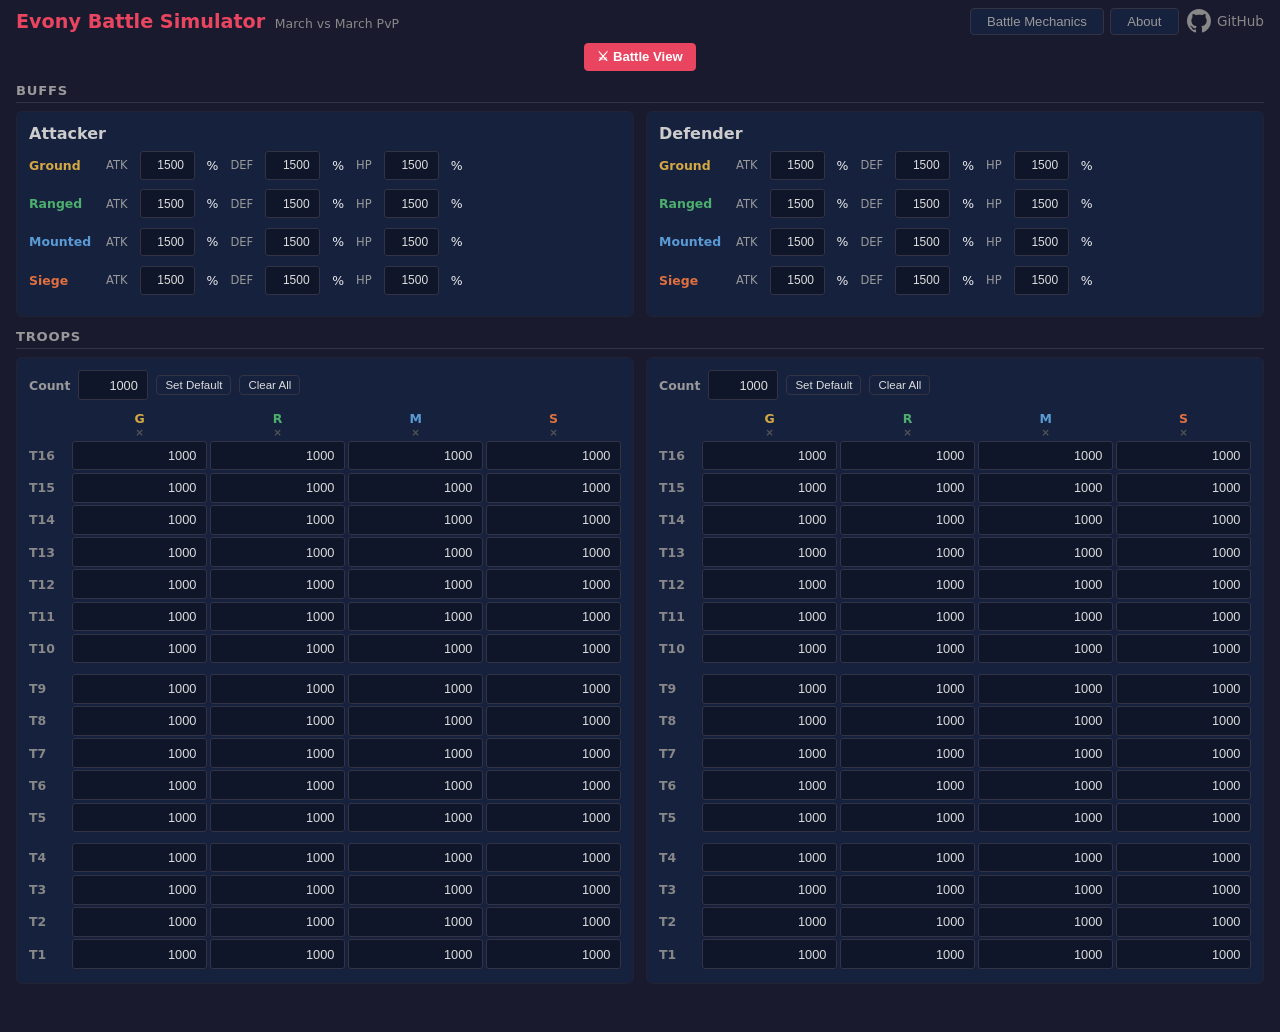
==== index.html @ fc863cde "Add per-type clear button (×) to troop grid column headers" ====
<!DOCTYPE html>
<html lang="en">
<head>
    <meta charset="UTF-8">
    <meta name="viewport" content="width=device-width, initial-scale=1.0">
    <title>Evony Battle Simulator — PvP March vs March Combat Simulator</title>
    <meta name="description" content="Free browser-based Evony battle simulator. Model march-vs-march PvP combat with troop types T1-T16, buff percentages, spatial battlefield, and step-by-step playback. No downloads required.">
    <meta name="keywords" content="Evony, battle simulator, PvP, march vs march, troop calculator, Evony The King's Return, combat simulator, battle mechanics">
    <meta name="author" content="slowmock-a11y">
    <meta property="og:title" content="Evony Battle Simulator — PvP March vs March Combat Simulator">
    <meta property="og:description" content="Free browser-based Evony battle simulator. Model march-vs-march PvP combat with troop types T1-T16, buff percentages, spatial battlefield, and step-by-step playback.">
    <meta property="og:type" content="website">
    <meta property="og:url" content="https://slowmock-a11y.github.io/evony-battle-simulator/">
    <meta property="og:image" content="https://slowmock-a11y.github.io/evony-battle-simulator/screenshot.png">
    <meta name="twitter:card" content="summary_large_image">
    <meta name="twitter:title" content="Evony Battle Simulator — PvP Combat Simulator">
    <meta name="twitter:description" content="Free browser-based Evony battle simulator. Model march-vs-march PvP combat with spatial battlefield and step-by-step playback.">
    <meta name="twitter:image" content="https://slowmock-a11y.github.io/evony-battle-simulator/screenshot.png">
    <link rel="canonical" href="https://slowmock-a11y.github.io/evony-battle-simulator/">
    <link rel="manifest" href="manifest.json">
    <script type="application/ld+json">
    {
      "@context": "https://schema.org",
      "@type": "WebApplication",
      "name": "Evony Battle Simulator",
      "description": "Free browser-based Evony battle simulator. Model march-vs-march PvP combat with troop types T1-T16, buff percentages, spatial battlefield, and step-by-step playback.",
      "url": "https://slowmock-a11y.github.io/evony-battle-simulator/",
      "applicationCategory": "GameApplication",
      "operatingSystem": "Any",
      "browserRequirements": "Requires a modern browser with JavaScript enabled",
      "isAccessibleForFree": true,
      "offers": {
        "@type": "Offer",
        "price": "0",
        "priceCurrency": "USD"
      }
    }
    </script>
    <link rel="stylesheet" href="css/style.css?v=d400cf6">
</head>
<body>
    <header>
        <div class="header-left">
            <h1>Evony Battle Simulator</h1>
            <p class="subtitle">March vs March PvP</p>
        </div>
        <div class="header-right">
            <nav class="view-tabs">
                <button class="view-tab" data-view="mechanics">Battle Mechanics</button>
                <button class="view-tab" data-view="about">About</button>
            </nav>
            <a href="https://github.com/slowmock-a11y/evony-battle-simulator" target="_blank" class="github-link" title="View on GitHub">
                <svg height="24" width="24" viewBox="0 0 16 16" fill="currentColor"><path d="M8 0C3.58 0 0 3.58 0 8c0 3.54 2.29 6.53 5.47 7.59.4.07.55-.17.55-.38 0-.19-.01-.82-.01-1.49-2.01.37-2.53-.49-2.69-.94-.09-.23-.48-.94-.82-1.13-.28-.15-.68-.52-.01-.53.63-.01 1.08.58 1.23.82.72 1.21 1.87.87 2.33.66.07-.52.28-.87.51-1.07-1.78-.2-3.64-.89-3.64-3.95 0-.87.31-1.59.82-2.15-.08-.2-.36-1.02.08-2.12 0 0 .67-.21 2.2.82.64-.18 1.32-.27 2-.27s1.36.09 2 .27c1.53-1.04 2.2-.82 2.2-.82.44 1.1.16 1.92.08 2.12.51.56.82 1.27.82 2.15 0 3.07-1.87 3.75-3.65 3.95.29.25.54.73.54 1.48 0 1.07-.01 1.93-.01 2.2 0 .21.15.46.55.38A8.01 8.01 0 0016 8c0-4.42-3.58-8-8-8z"/></svg>
                GitHub
            </a>
        </div>
    </header>

    <main>
        <div id="view-simulator">
        <div class="battle-view-btn-row">
            <button id="btn-battle-view" class="btn btn-primary">&#9876; Battle View</button>
        </div>

        <section class="army-setup">
            <h3 class="section-divider">Buffs</h3>
            <div class="army-row">
                <div class="army-col army-panel">
                    <h2>Attacker</h2>
                    <div class="buff-section" data-for="attacker-panel"></div>
                </div>
                <div class="army-col army-panel">
                    <h2>Defender</h2>
                    <div class="buff-section" data-for="defender-panel"></div>
                </div>
            </div>

            <h3 class="section-divider">Troops</h3>
            <div class="army-row">
                <div class="army-col army-panel">
                    <div class="troop-grid" data-for="attacker-panel"></div>
                </div>
                <div class="army-col army-panel">
                    <div class="troop-grid" data-for="defender-panel"></div>
                </div>
            </div>
        </section>

        <section class="controls-bar">
            <div class="playback-buttons">
                <button id="btn-step" class="btn">&#9654; Step</button>
                <button id="btn-round" class="btn">&#9654;&#9654; Round</button>
                <button id="btn-full" class="btn">&#9654;&#9654;&#9654; Full Battle</button>
            </div>
            <div class="speed-control">
                <label>Speed:</label>
                <input type="range" id="speed-slider" min="50" max="1000" value="200" step="50" />
                <span id="speed-label">200ms</span>
                <label>Max Rounds:</label>
                <input type="number" id="max-rounds" min="1" max="1000" value="100" style="width:60px" />
                <button id="btn-reset" class="btn btn-danger">&#8634; Reset</button>
            </div>
        </section>

        <section class="phase-indicator" id="phase-indicator">
            <span class="round-label" id="round-label">Round 1</span>
            <span class="phase-dot" data-phase="SIEGE">Siege</span>
            <span class="phase-dot" data-phase="RANGED">Ranged</span>
            <span class="phase-dot" data-phase="MOUNTED">Mounted</span>
            <span class="phase-dot" data-phase="GROUND">Ground</span>
        </section>

        <section class="battlefield-area">
            <div id="battlefield" class="battlefield"></div>
            <div id="attack-info" class="attack-info-panel">&nbsp;</div>
        </section>

        <section class="summary-bar" id="summary-bar"></section>

        <section class="bottom-panels">
            <div class="battle-log-panel">
                <div class="log-header">
                    <h3>Battle Log</h3>
                    <div class="log-filters">
                        <select id="log-filter-type">
                            <option value="">All Types</option>
                            <option value="SIEGE">Siege</option>
                            <option value="RANGED">Ranged</option>
                            <option value="MOUNTED">Mounted</option>
                            <option value="GROUND">Ground</option>
                        </select>
                        <select id="log-filter-round"><option value="">All Rounds</option></select>
                        <label><input type="checkbox" id="log-filter-att" checked /> ATT</label>
                        <label><input type="checkbox" id="log-filter-def" checked /> DEF</label>
                    </div>
                </div>
                <div id="battle-log" class="battle-log"></div>
            </div>
            <div class="comparison-panel" id="comparison-panel"></div>
        </section>
        </div><!-- /view-simulator -->

        <div id="view-about" class="info-page" style="display:none">
            <section class="info-content">
                <a href="#" class="back-link" data-view="simulator">&#8592; Back to Setup</a>
                <h2>About</h2>
                <blockquote style="border-left: 3px solid #5b9bd5; padding: 0.5rem 1rem; margin: 1rem 0; font-style: italic; color: #bbb;">
                    &ldquo;Evony &mdash; A war game full of adults acting like children throwing away tons of money to fill in that void of acceptance in their lives.&rdquo;
                    <footer style="margin-top: 0.5rem; font-style: normal; font-size: 0.85rem; color: #888;">
                        &mdash; <a href="https://youtu.be/V5wld-IB3j4?t=25" target="_blank" rel="noopener" style="color:#5b9bd5;">Derrick Defies</a>
                    </footer>
                </blockquote>
                <p class="info-lead">
                    The <strong>Evony Battle Simulator</strong> models march-vs-march PvP combat using community-researched battle mechanics.
                    Configure two armies, set buff percentages, and watch the engagement unfold step-by-step on a spatial battlefield.
                </p>
                <p class="info-lead" style="color:#e9a045;">
                    <strong>Work in progress:</strong> The battle mechanics are based on the best community research available,
                    but many facts are still unclear, missing, or approximated.
                    If you have corrections, better data, or suggestions, please
                    <a href="https://github.com/slowmock-a11y/evony-battle-simulator/issues" target="_blank" rel="noopener" style="color:#5b9bd5;">open an issue</a>,
                    <a href="https://github.com/slowmock-a11y/evony-battle-simulator/discussions" target="_blank" rel="noopener" style="color:#5b9bd5;">join the discussion</a>,
                    or submit a pull request &mdash; all contributions are welcome.
                </p>

                <h3>Key Features</h3>
                <ul class="info-list">
                    <li><strong>Army Configuration</strong> &mdash; Set troop counts per type and tier (T1&ndash;T16) for attacker and defender, with ATK/DEF/HP buff percentages per troop type.</li>
                    <li><strong>Step / Round / Full Playback</strong> &mdash; Advance the battle one attack at a time, one full round, or run to completion, with adjustable speed.</li>
                    <li><strong>Spatial Battlefield</strong> &mdash; A 1500-unit linear field with troop movement, range indicators, and attack arrows. (Field length is currently <a href="#" data-view="battlefield-investigation" style="color:#e9a045;">under investigation</a> &mdash; a competing hypothesis says field = max base range + 200.)</li>
                    <li><strong>Battle Log &amp; Summary</strong> &mdash; Filterable log of every attack event, plus a side-by-side loss comparison panel.</li>
                </ul>

                <h3>Not Yet Modeled</h3>
                <p>These real-game mechanics are excluded from the current simulator:</p>
                <ul class="info-list info-list-muted">
                    <li>Generals (base stats, ascending stars)</li>
                    <li>General Skills &amp; Specialties</li>
                    <li>Equipment on generals</li>
                    <li>Research / Technology buffs</li>
                    <li>Civilization &amp; Alliance buffs</li>
                    <li>Monarch Gear &amp; Sub-city buffs</li>
                    <li>Wounded / Killed ratio</li>
                    <li>Wall / Trap mechanics (city attacks only)</li>
                    <li>Rally mechanics (multi-march)</li>
                </ul>

                <h3>Links</h3>
                <ul class="info-list">
                    <li><a href="https://github.com/slowmock-a11y/evony-battle-simulator" target="_blank" rel="noopener" style="color:#5b9bd5;">GitHub Repository</a> &mdash; Source code, issues, and pull requests</li>
                    <li><a href="https://github.com/slowmock-a11y/evony-battle-simulator/discussions" target="_blank" rel="noopener" style="color:#5b9bd5;">Discussions</a> &mdash; Ask questions, share ideas, and discuss battle mechanics</li>
                </ul>
            </section>
        </div><!-- /view-about -->

        <div id="view-mechanics" class="info-page" style="display:none">
            <section class="info-content">
                <a href="#" class="back-link" data-view="simulator">&#8592; Back to Setup</a>
                <h2>Battle Mechanics Fact Sheet</h2>
                <p class="info-lead">
                    Reference for the simulation rules. Sources: community research, in-game observation,
                    and community sites listed below.
                </p>

                <!-- Troop Types -->
                <h3>Troop Types</h3>
                <p>Four troop types, each with tiers T1 through T16 (T16 unlocks at Workshop L45). Each type fills a distinct battlefield role:</p>
                <table class="info-table">
                    <thead>
                        <tr><th>Type</th><th>Role</th><th>Key Trait</th><th>Speed</th><th>Range</th></tr>
                    </thead>
                    <tbody>
                        <tr><td class="color-ground">Ground</td><td>Tank</td><td>Highest DEF (~3&times; ATK), highest HP (~6&times; ATK)</td><td>350</td><td>50</td></tr>
                        <tr><td class="color-ranged">Ranged</td><td>Balanced</td><td>ATK &asymp; DEF, moderate HP (~2&times; ATK)</td><td>100</td><td>500</td></tr>
                        <tr><td class="color-mounted">Mounted</td><td>Striker</td><td>Highest ATK, fastest unit in the game</td><td>300</td><td>50</td></tr>
                        <tr><td class="color-siege">Siege</td><td>Glass Cannon</td><td>Lowest stats overall, extreme range</td><td>75 (T1&ndash;T15), 76 (T16)</td><td>900&ndash;1400</td></tr>
                    </tbody>
                </table>
                <p>Speed and range are constant across all tiers for a given type. Only ATK, DEF, and HP scale with tier. Siege has two exceptions &mdash; its range increases in tier brackets (T1&ndash;T4: 900, T5&ndash;T8: 1000, T9&ndash;T10: 1100, T11&ndash;T12: 1200, T13&ndash;T16: 1400), and its speed steps from 75 to 76 at T16. Values use actual game-DB data (UI displays inflated numbers).</p>
                <p class="info-note">Notable: Siege ATK = Siege HP at every tier T1&ndash;T15. Exception at T16: ATK 4,440 &ne; HP 4,400. Ground HP is roughly 6&times; its ATK at every tier.</p>
                <p class="info-section-refs">
                    Sources:
                    <a href="https://theriagames.com/guide/troop-base-stats/" target="_blank" rel="noopener">Theria Games &mdash; Troop Base Stats</a> &bull;
                    <a href="https://evonyguidewiki.com/en/troop-type-en/" target="_blank" rel="noopener">Evony Guide Wiki &mdash; Troop Types</a>
                </p>

                <!-- Phase Order -->
                <h3>Phase Order (Attack Sequence)</h3>
                <p>Each round is divided into four phases. Troops attack sequentially by actual speed (fastest first). When speeds tie, the defender acts first:</p>
                <table class="info-table">
                    <thead>
                        <tr><th>Phase</th><th>Type</th><th>Speed</th><th>Rationale</th></tr>
                    </thead>
                    <tbody>
                        <tr><td>1</td><td class="color-ground">Ground</td><td>350</td><td>Fastest actual speed</td></tr>
                        <tr><td>2</td><td class="color-mounted">Mounted</td><td>300</td><td>Second fastest</td></tr>
                        <tr><td>3</td><td class="color-ranged">Ranged</td><td>100</td><td>Third</td></tr>
                        <tr><td>4</td><td class="color-siege">Siege</td><td>75</td><td>Slowest</td></tr>
                    </tbody>
                </table>
                <p><strong>Within each phase:</strong> The troop taking its turn strikes first; the target's <em>surviving</em> troops counter-strike after. Counter-strikes are range-gated &mdash; a troop can only counter-strike if the attacker is within its own actual range (e.g. Ground and Mounted at range 50 cannot counter-strike Ranged or Siege firing from farther away).</p>
                <p><strong>Within a side (same type, multiple tiers):</strong> Higher tiers attack before lower tiers, dealing damage with better stats first.</p>
                <p class="info-section-refs">
                    Sources:
                    <a href="https://www.evonytips.com/index/strategy/how-the-battles-work-battle-mechanics" target="_blank" rel="noopener">EvonyTips &mdash; How Battles Work</a> &bull;
                    <a href="https://www.server806.com/post/battle-mechanics" target="_blank" rel="noopener">Server 806 &mdash; Battle Mechanics</a>
                </p>

                <!-- Battlefield & Movement -->
                <h3>Battlefield &amp; Movement</h3>
                <p>Linear battlefield. Attacker starts at position 0, defender at the far end. Each troop type has its own independent position (8 positions total: 4 per side).</p>
                <p style="color:#e9a045;"><strong>Field length is disputed.</strong> The simulator currently assumes a fixed length of <strong>1,500 units</strong>, but this value has no primary game-database citation. A competing community formula proposes a dynamic field: <code>max(base range of any troop type present) + 200</code>, which would range from 250 (pure melee) to 1,600 (with T13+ Siege present). The two hypotheses are mutually exclusive &mdash; no troop composition yields exactly 1,500 under the dynamic formula. Until an in-game test resolves this, the 1,500 value should be treated as provisional. See the <a href="#" data-view="battlefield-investigation" style="color:#5b9bd5;">battlefield-length investigation page</a> for the two hypotheses, the differential test protocol, and how to share your findings.</p>
                <div class="info-diagram">
                    Attacker (0) &mdash;&mdash;&mdash;&mdash;&mdash; 1,500 units* &mdash;&mdash;&mdash;&mdash;&mdash; Defender (1500)<br>
                    <span style="font-size:0.8rem;color:#888;">*provisional &mdash; see disputed-field note above</span>
                </div>
                <p>Each round, <strong>before</strong> attacking, each troop type evaluates movement:</p>
                <ul class="info-list">
                    <li><strong>Check:</strong> Is any enemy unit within range from current position?</li>
                    <li><strong>Yes &rarr; Hold.</strong> Stay at current position and fire at the highest-priority target in range.</li>
                    <li><strong>No &rarr; Advance.</strong> Move forward by <em>speed</em> units toward the enemy. Fire if a target is now in range.</li>
                </ul>
                <p><strong>Key rules:</strong></p>
                <ul class="info-list">
                    <li><strong>Speed = distance per round.</strong> Ground moves 350 units/round, Mounted 300, Ranged 100, Siege 75.</li>
                    <li><strong>Direction is always forward.</strong> Troops never reverse or retreat.</li>
                    <li><strong>Minimum-distance movement:</strong> Troops move only the minimum distance needed to bring the highest-priority target into actual range. They don't blindly advance full speed.</li>
                    <li><strong>Effective range = speed + range:</strong> Determines detection distance for movement decisions, not firing distance.</li>
                    <li><strong>Hold triggers on any enemy in range</strong>, not just the priority target.</li>
                    <li><strong>Melee collision:</strong> When opposing troops would pass through each other, they stop at melee range (50 units apart).</li>
                    <li><strong>Engagement lock:</strong> Once attacking a target type, troops stay locked on until that type is eliminated or a higher-priority type enters effective range.</li>
                </ul>
                <p><strong>Typical engagement timeline (assuming the provisional 1,500-unit field, both sides identical):</strong></p>
                <ul class="info-list info-list-muted">
                    <li>Round 1: Siege detects approaching troops. Ground/Mounted advance.</li>
                    <li>Round 2: Mounted pairs close to melee near midfield.</li>
                    <li>Round 3: Ground pairs lock in melee.</li>
                    <li>Round ~5: Ranged reach engagement range.</li>
                </ul>
                <p class="info-note">Timeline reflects the 1,500-unit assumption. Under the competing dynamic-field hypothesis, matchups without T13+ Siege would collapse the cascade substantially &mdash; e.g. Ranged pairs could engage as early as Round 1 on a 700-unit field. All other values use actual game-DB data (UI displays inflated numbers for some stats).</p>
                <p class="info-section-refs">
                    Sources:
                    <a href="https://www.evonytips.com/index/strategy/how-the-battles-work-battle-mechanics" target="_blank" rel="noopener">EvonyTips &mdash; How Battles Work</a> &bull;
                    <a href="https://theriagames.com/guide/layers/" target="_blank" rel="noopener">Theria Games &mdash; Layers Guide</a>
                </p>

                <!-- Targeting Priority -->
                <h3>Targeting Priority</h3>
                <p>Each troop type has a fixed priority chain determining <strong>who</strong> it attacks. If the #1 target is dead or out of range, it falls through to #2, then #3, etc.</p>
                <table class="info-table">
                    <thead>
                        <tr><th>Attacker &#x2193; / Target &rarr;</th><th class="color-siege">Siege</th><th class="color-ranged">Ranged</th><th class="color-mounted">Mounted</th><th class="color-ground">Ground</th></tr>
                    </thead>
                    <tbody>
                        <tr><td class="color-siege"><strong>Siege</strong></td><td>1</td><td>2</td><td>4</td><td>3</td></tr>
                        <tr><td class="color-ranged"><strong>Ranged</strong></td><td>4</td><td>2</td><td>1</td><td>3</td></tr>
                        <tr><td class="color-mounted"><strong>Mounted</strong></td><td>2</td><td>4</td><td>3</td><td>1</td></tr>
                        <tr><td class="color-ground"><strong>Ground</strong></td><td>2</td><td>1</td><td>4</td><td>3</td></tr>
                    </tbody>
                </table>
                <div class="info-chains">
                    <span class="color-siege">Siege</span> &rarr; Siege, Ranged, Ground, Mounted<br>
                    <span class="color-ranged">Ranged</span> &rarr; Mounted, Ranged, Ground, Siege<br>
                    <span class="color-mounted">Mounted</span> &rarr; Ground, Siege, Mounted, Ranged<br>
                    <span class="color-ground">Ground</span> &rarr; Ranged, Siege, Ground, Mounted
                </div>
                <p><strong>Within a priority level</strong> (e.g. multiple tiers of the same type): the highest tier is targeted first, then the largest troop count.</p>
                <p class="info-section-refs">
                    Sources:
                    <a href="https://www.evonyanswers.com/forum/evony-battle-mechanics/in-battle-mechanics-for-ground-troops" target="_blank" rel="noopener">Evony Answers &mdash; Ground</a> &bull;
                    <a href="https://www.evonyanswers.com/forum/evony-battle-mechanics/in-battle-mechanics-for-ranged-troops" target="_blank" rel="noopener">Ranged</a> &bull;
                    <a href="https://www.evonyanswers.com/forum/evony-battle-mechanics/in-battle-mechanics-for-mounted-troops" target="_blank" rel="noopener">Mounted</a> &bull;
                    <a href="https://www.evonyanswers.com/forum/evony-battle-mechanics/in-battle-mechanics-for-siege-troops" target="_blank" rel="noopener">Siege</a>
                </p>

                <!-- Damage Formula -->
                <h3>Damage Formula</h3>
                <div class="info-formula">
                    damage = troopCount &times; ATK &times; modifier &times; ATK / (ATK + DEF)<br>
                    kills &nbsp;= floor(damage / target_HP)
                </div>
                <ul class="info-list">
                    <li><strong>troopCount</strong> &mdash; surviving count of the attacking layer</li>
                    <li><strong>ATK</strong> &mdash; per-troop attack stat of the attacker (base &times; (1 + buff%))</li>
                    <li><strong>DEF</strong> &mdash; per-troop defense stat of the target (base &times; (1 + buff%))</li>
                    <li><strong>modifier</strong> &mdash; type matchup multiplier (see below)</li>
                    <li><strong>target_HP</strong> &mdash; per-troop HP of the target (base &times; (1 + buff%))</li>
                </ul>
                <p>The <code>ATK/(ATK+DEF)</code> ratio ensures damage is always &gt; 0 (no zero-damage edge cases), and high DEF reduces damage proportionally rather than by flat subtraction. The ratio is always between 0 and 1.</p>
                <p class="info-note">Buff percentages are additive: a 50% ATK buff on a T14 Mounted (base 6670 ATK) yields 6670 &times; 1.50 = 10,005 effective ATK.</p>
                <p class="info-section-refs">
                    Sources:
                    <a href="https://evonyguidewiki.com/en/monster-battle-mechanics-en/" target="_blank" rel="noopener">Evony Guide Wiki &mdash; Battle Mechanics</a> &bull;
                    <a href="https://evonyguidewiki.com/en/buff_debuff_basic_guide-en/" target="_blank" rel="noopener">Evony Guide Wiki &mdash; Buff/Debuff Guide</a>
                </p>

                <!-- Damage Multipliers -->
                <h3>Damage Multipliers</h3>
                <p>Tier-dependent 4&times;4 coefficient matrices. The counter triangle gives bonuses <em>and</em> reverse penalties. Siege is offensively weak against everything. Two cells change at T11+.</p>
                <h4>T1&ndash;T10</h4>
                <table class="info-table">
                    <thead>
                        <tr><th>Attacker &darr; \ Target &rarr;</th><th><span class="color-ground">Ground</span></th><th><span class="color-ranged">Ranged</span></th><th><span class="color-mounted">Mounted</span></th><th><span class="color-siege">Siege</span></th></tr>
                    </thead>
                    <tbody>
                        <tr><td><span class="color-ground">Ground</span></td><td>1.0&times;</td><td>1.2&times;</td><td>0.7&times;</td><td>1.1&times;</td></tr>
                        <tr><td><span class="color-ranged">Ranged</span></td><td>0.8&times;</td><td>1.0&times;</td><td>1.2&times;</td><td>1.1&times;</td></tr>
                        <tr><td><span class="color-mounted">Mounted</span></td><td>1.2&times;</td><td>0.8&times;</td><td>1.0&times;</td><td>0.9&times;</td></tr>
                        <tr><td><span class="color-siege">Siege</span></td><td>0.35&times;</td><td>0.4&times;</td><td>0.3&times;</td><td>0.5&times;</td></tr>
                    </tbody>
                </table>
                <h4>T11&ndash;T16</h4>
                <table class="info-table">
                    <thead>
                        <tr><th>Attacker &darr; \ Target &rarr;</th><th><span class="color-ground">Ground</span></th><th><span class="color-ranged">Ranged</span></th><th><span class="color-mounted">Mounted</span></th><th><span class="color-siege">Siege</span></th></tr>
                    </thead>
                    <tbody>
                        <tr><td><span class="color-ground">Ground</span></td><td>1.0&times;</td><td>1.2&times;</td><td>0.7&times;</td><td>1.1&times;</td></tr>
                        <tr><td><span class="color-ranged">Ranged</span></td><td>0.8&times;</td><td>1.0&times;</td><td>1.2&times;</td><td>1.1&times;</td></tr>
                        <tr><td><span class="color-mounted">Mounted</span></td><td>1.2&times;</td><td>0.8&times;</td><td>1.0&times;</td><td><strong>1.1&times;</strong></td></tr>
                        <tr><td><span class="color-siege">Siege</span></td><td>0.35&times;</td><td>0.4&times;</td><td>0.3&times;</td><td><strong>0.6&times;</strong></td></tr>
                    </tbody>
                </table>
                <div class="info-diagram">
                    Ranged &mdash;1.2&times;&rarr; Mounted &mdash;1.2&times;&rarr; Ground &mdash;1.2&times;&rarr; Ranged<br>
                    (reverse: 0.8&times; / 0.7&times; / 0.8&times;)
                </div>
                <p class="info-section-refs">
                    Sources:
                    <a href="https://www.server806.com/post/battle-mechanics" target="_blank" rel="noopener">Server 806 &mdash; Battle Mechanics</a> &bull;
                    <a href="https://topgamesinc.zendesk.com/hc/en-us/articles/360047535191-About-Evony-Battle-Mechanics" target="_blank" rel="noopener">Top Games (Official) &mdash; Battle Mechanics</a>
                </p>

                <!-- Battle End -->
                <h3>Battle End Condition</h3>
                <p>The battle ends when one side has <strong>zero troops remaining</strong>. The surviving side is declared the winner.</p>
                <p class="info-note">Whether field march-vs-march battles have a fixed round cap (community often cites 4 rounds for certain battle types) is unconfirmed for open-field PvP. This simulator runs until one side is eliminated.</p>

                <!-- Open Questions -->
                <h3>Open Questions</h3>
                <p>Mechanics where community evidence is inconclusive or contradictory:</p>
                <ul class="info-list">
                    <li><strong>Starting distance</strong> &mdash; Do all troop types start at the same distance from the enemy, or do they start at different positions based on their range? Visual evidence suggests troops may fan out by range, which would affect how quickly melee units engage.
                        <br><span class="info-note">Ref: <a href="https://youtu.be/V5wld-IB3j4?t=93" target="_blank" rel="noopener">YouTube &mdash; Battle formation analysis (1:33)</a></span>
                    </li>
                </ul>

                <!-- Not Yet Modeled -->
                <h3>Not Yet Modeled</h3>
                <p>These real-game mechanics are excluded from the current simulator:</p>
                <ul class="info-list info-list-muted">
                    <li>Generals (base stats, ascending stars, skills, specialties)</li>
                    <li>Equipment on generals</li>
                    <li>Research / Technology buffs</li>
                    <li>Civilization &amp; Alliance buffs</li>
                    <li>Monarch Gear &amp; Sub-city buffs</li>
                    <li>Wounded / Killed ratio (all losses are treated as kills)</li>
                    <li>Wall / Trap mechanics (city attacks only)</li>
                    <li>Rally mechanics (multi-march)</li>
                </ul>

                <!-- References -->
                <h3>References &amp; Resources</h3>
                <ul class="info-refs">
                    <li><a href="https://theriagames.com/evony-guides/" target="_blank" rel="noopener">Theria Games &mdash; Evony Guides Collection</a> (troop stats, layers, buffs, calculators)</li>
                    <li><a href="https://theriagames.com/guide/troop-base-stats/" target="_blank" rel="noopener">Theria Games &mdash; Troop Base Stats</a> (complete T1&ndash;T16 stat tables)</li>
                    <li><a href="https://evonyguidewiki.com/en/index-en/" target="_blank" rel="noopener">Evony Guide Wiki</a> (generals, troops, PvP tips, boss mechanics, calculators)</li>
                    <li><a href="https://www.evonytips.com/index/strategy/how-the-battles-work-battle-mechanics" target="_blank" rel="noopener">EvonyTips &mdash; How Battles Work</a> (round structure, movement, attack sequence)</li>
                    <li><a href="https://www.evonyanswers.com/forum/evony-battle-mechanics/" target="_blank" rel="noopener">Evony Answers &mdash; Battle Mechanics Forum</a> (per-troop-type targeting &amp; damage coefficients)</li>
                    <li><a href="https://www.server806.com/post/battle-mechanics" target="_blank" rel="noopener">Server 806 &mdash; Battle Mechanics</a> (battlefield length, counter triangle, range/speed)</li>
                    <li><a href="https://topgamesinc.zendesk.com/hc/en-us/articles/360047535191-About-Evony-Battle-Mechanics" target="_blank" rel="noopener">Top Games (Official) &mdash; About Battle Mechanics</a> (developer statement on counters)</li>
                    <li><a href="https://www.evonytkrguide.com/guides/evony-tkr-guide-troop-layers-for-attack-defense" target="_blank" rel="noopener">Evony TKR Guide &mdash; Troop Layers</a> (practical layering for offense &amp; defense)</li>
                    <li><a href="https://evonyguidewiki.com/en/buff_debuff_basic_guide-en/" target="_blank" rel="noopener">Evony Guide Wiki &mdash; Buff/Debuff Guide</a> (how buffs modify the damage formula)</li>
                </ul>
                <p class="info-note">YouTube: Search for <strong>DerrickD</strong> (damage formula reverse-engineering), <strong>TheRiaGames</strong> (stat tables &amp; layering), and <strong>Gamer Momment</strong> (PvP battle reports) for video explanations of these mechanics.</p>
                <p class="info-section-refs" style="margin-top: 1rem;">
                    This simulator is open source:
                    <a href="https://github.com/slowmock-a11y/evony-battle-simulator" target="_blank" rel="noopener">github.com/slowmock-a11y/evony-battle-simulator</a>
                </p>
            </section>
        </div><!-- /view-mechanics -->

        <div id="view-battlefield-investigation" class="info-page" style="display:none">
            <section class="info-content">
                <a href="#" class="back-link" data-view="mechanics">&#8592; Back to Battle Mechanics</a>
                <h2>Battlefield Length &mdash; Open Investigation</h2>
                <p class="info-lead">
                    This page documents an <strong>unresolved factual uncertainty</strong> in the simulator: the length of the battlefield.
                    The simulator currently uses a fixed value of <strong>1,500 units</strong>, but that value is disputed.
                    Until an in-game test resolves the question, simulated outcomes for matchups where engagement timing matters may be systematically off.
                </p>
                <p class="info-lead" style="color:#e9a045;">
                    <strong>Status (2026-04-17):</strong> open question, confidence LOW. Test protocol defined, awaiting in-game runs.
                </p>

                <h3>Why this matters</h3>
                <p>
                    Battlefield length determines how many rounds of movement each troop type needs before it can fire.
                    A longer field means slower or shorter-range types spend more rounds being shot at before they close to melee.
                    That changes survivor counts in every asymmetric matchup.
                </p>
                <p>
                    The simulator hard-codes <code>BATTLEFIELD_LENGTH = 1500</code> in both <code>js/battle-engine.js</code> and <code>js/battlefield.js</code>.
                    The mechanics fact sheet previously labeled 1500 as &ldquo;confirmed,&rdquo; but that label traces to a single community source chain
                    (<a href="https://www.evonyanswers.com" target="_blank" rel="noopener" style="color:#5b9bd5;">evonyanswers.com</a>
                    citing <a href="https://www.youtube.com/@DerrickDefies" target="_blank" rel="noopener" style="color:#5b9bd5;">@DerrickDefies</a>) without a primary game-database reference.
                </p>

                <h3>The two hypotheses</h3>
                <p><strong>H1 &mdash; Fixed field:</strong></p>
                <div class="info-diagram">
                    BATTLEFIELD_LENGTH = 1500&nbsp;&nbsp;(constant, independent of composition)
                </div>
                <p><strong>H2 &mdash; Dynamic field on base range:</strong></p>
                <div class="info-diagram">
                    BATTLEFIELD_LENGTH = max(base_range(layer) for layer in all_layers_present) + 200
                </div>
                <p>
                    The H2 formula uses <strong>base</strong> range values (Ground 50, Mounted 50, Ranged 500, Siege 900&ndash;1400 by tier band).
                    Range-modifying buffs (research, skills, gear) are explicitly excluded from the formula.
                </p>
                <p>Under H2, field length is matchup-dependent:</p>
                <table class="info-table">
                    <thead>
                        <tr><th>Highest base range present</th><th>Field under H2</th></tr>
                    </thead>
                    <tbody>
                        <tr><td>Melee only (50)</td><td>250</td></tr>
                        <tr><td>+ Ranged (500)</td><td>700</td></tr>
                        <tr><td>+ Siege T1&ndash;T4 (900)</td><td>1,100</td></tr>
                        <tr><td>+ Siege T5&ndash;T8 (1,000)</td><td>1,200</td></tr>
                        <tr><td>+ Siege T9&ndash;T10 (1,100)</td><td>1,300</td></tr>
                        <tr><td>+ Siege T11&ndash;T12 (1,200)</td><td>1,400</td></tr>
                        <tr><td>+ Siege T13&ndash;T16 (1,400)</td><td>1,600</td></tr>
                    </tbody>
                </table>
                <p class="info-note">
                    Notable: no troop-tier combination yields exactly 1,500 under H2.
                    This means at least one of the two hypotheses must be wrong &mdash; they cannot both be correct.
                </p>

                <h3>Why a differential test instead of an absolute prediction</h3>
                <p>
                    In-game battle reports on this server expose <strong>only start counts and final survivor counts</strong> per layer.
                    There is no round counter, no timeline, no per-round damage log.
                    An absolute-prediction test (&ldquo;the sim says 743 Ranged survive; did reality match?&rdquo;) depends on matching every buff,
                    every coefficient, every tier stat exactly. Too brittle.
                </p>
                <p>
                    Instead, we use a <strong>differential test</strong>: run two in-game battles that differ by <strong>one ingredient</strong>,
                    where H1 and H2 disagree about whether that ingredient matters.
                    Buffs held constant between the two runs cancel out. Only the hypothesis-relevant variable drives the delta.
                </p>

                <h3>Test protocol &mdash; the siege-ingredient test</h3>
                <p><strong>Run A (baseline):</strong></p>
                <ul class="info-list">
                    <li>Attacker: 1000 Ranged T1</li>
                    <li>Defender: 1000 Ranged T1</li>
                    <li>Everything else: zero (no Ground, no Mounted, no Siege, no walls, no traps)</li>
                </ul>
                <p><strong>Run B (ingredient added):</strong></p>
                <ul class="info-list">
                    <li>Attacker: 1000 Ranged T1 <strong>+ 1 Siege T13</strong> (single unit, purely to stretch the field under H2)</li>
                    <li>Defender: 1000 Ranged T1 (unchanged)</li>
                    <li>Everything else: zero</li>
                </ul>
                <p>The Siege T13 unit is chosen because:</p>
                <ul class="info-list">
                    <li>Its base range (1,400) is the maximum in-game, so it maximises H2's field-length jump: <strong>700 &rarr; 1,600</strong>.</li>
                    <li>A count of 1 contributes negligibly to damage output (1 &times; 2,780 ATK &lt;&lt; 1000 &times; 130 &times; 0.29 Ranged mutual output), so its direct combat effect is below the noise floor.</li>
                    <li>T13 is more accessible than T14&ndash;T16 for most players; T14/T15/T16 would also work and are interchangeable from a range standpoint (all are 1,400).</li>
                </ul>

                <h3>Predicted outcomes</h3>
                <table class="info-table">
                    <thead>
                        <tr><th></th><th>H1: field = 1500</th><th>H2: field = max_base_range + 200</th></tr>
                    </thead>
                    <tbody>
                        <tr>
                            <td><strong>Run A</strong> (Ranged only)</td>
                            <td>Field 1500. Ranged fires starting round ~5, battle continues to exhaustion.</td>
                            <td>Field = 500+200 = 700. Ranged fires starting round 1. More firing rounds &rarr; much deeper mutual attrition.</td>
                        </tr>
                        <tr>
                            <td><strong>Run B</strong> (Ranged + 1 Siege T13)</td>
                            <td>Field 1500 (unchanged). Single siege unit is irrelevant. Essentially identical to Run A.</td>
                            <td>Field = 1400+200 = 1,600. Ranged now needs ~6 rounds to close. Fewer firing rounds &rarr; less attrition than Run A.</td>
                        </tr>
                        <tr>
                            <td><strong>&Delta; (B &minus; A) Ranged casualties</strong></td>
                            <td>&asymp; 0 (within RNG noise)</td>
                            <td>Clearly negative (Run B preserves more Ranged than Run A)</td>
                        </tr>
                    </tbody>
                </table>
                <p>
                    The adjudicating signal: <strong>does adding a single Siege T13 to one side of a pure-Ranged matchup change Ranged survivor counts?</strong>
                    H1 says no. H2 says yes, materially.
                </p>

                <h3>Controlling for buffs</h3>
                <p>Both A and B runs must use:</p>
                <ul class="info-list">
                    <li>The <strong>same general</strong> on both sides if possible (alliance partner uses the same level/skill configuration for both), OR the same two generals across runs (do not swap between A and B).</li>
                    <li><strong>No Range-affecting research, skills, gear, or sub-city tech active on either side.</strong> H2 is defined on base range; if Range is buffed, the field length under H2 is no longer cleanly predictable from the formula.</li>
                    <li>Preferably: low-tier general, no specialties activated, no monarch gear, no active spiritual beast / dragon bonuses. This minimises absolute-magnitude variance but is not strictly required as long as buffs are identical between runs.</li>
                </ul>
                <p>
                    <strong>ATK/DEF/HP buffs do not need to be zeroed.</strong> They scale both sides' firing output identically and therefore scale total casualties uniformly.
                    They do not interact with field length. As long as they are held constant between Run A and Run B, the differential signal is preserved.
                </p>

                <h3>Noise reduction</h3>
                <p>
                    A single battle pair (A, B) can be dominated by RNG, accidental asymmetry, or misconfiguration.
                    <strong>Run each scenario three times</strong> (three A battles, three B battles). Average the Ranged casualty count.
                </p>
                <ul class="info-list">
                    <li><strong>H1 prediction:</strong> |mean_B &minus; mean_A| / mean_A &lt; 2% (the single siege is negligible).</li>
                    <li><strong>H2 prediction:</strong> &Delta; on attacker and defender Ranged are both positive (more Ranged survive when siege is present) and at least one is &ge; 10% of mean_A.</li>
                </ul>

                <h3>Running the test &mdash; checklist</h3>
                <p><strong>1. Pre-test preparation</strong></p>
                <ul class="info-list">
                    <li>Identify every source of Range buff available on the server (research, general skills, specialties, gear, sub-city buffs, alliance tech, spiritual beast, dragon, civilisation bonus, monarch equipment) and confirm each can be disabled or is not currently active on the test account.</li>
                    <li>Recruit an alliance sparring partner willing to run six battles with identical setups. Confirm their general/buff configuration is available and will be held constant across runs.</li>
                    <li>Screenshot the general, skill activation state, and any visible buff panel on both accounts before the test begins. Store screenshots alongside the results.</li>
                </ul>
                <p><strong>2. Run A &mdash; baseline, three repetitions</strong></p>
                <ul class="info-list info-list-muted">
                    <li>A1: 1000 Ranged T1 attacker vs 1000 Ranged T1 defender. Record attacker/defender Ranged survivors.</li>
                    <li>A2: same setup as A1. Record.</li>
                    <li>A3: same setup as A1. Record.</li>
                </ul>
                <p><strong>3. Run B &mdash; siege ingredient added, three repetitions</strong></p>
                <ul class="info-list info-list-muted">
                    <li>B1: (1000 Ranged T1 + 1 Siege T13) attacker vs 1000 Ranged T1 defender. Record.</li>
                    <li>B2: same setup as B1. Record.</li>
                    <li>B3: same setup as B1. Record.</li>
                </ul>
                <p><strong>4. Analysis</strong></p>
                <ul class="info-list">
                    <li>Compute mean Ranged survivors across A1&ndash;A3 and across B1&ndash;B3 on each side.</li>
                    <li>Compute &Delta; = mean_B &minus; mean_A for attacker Ranged and for defender Ranged.</li>
                    <li>Apply the H1 vs H2 thresholds from &ldquo;Noise reduction&rdquo; above.</li>
                </ul>

                <h3>Reporting template</h3>
                <p>For each run, record:</p>
                <table class="info-table">
                    <thead>
                        <tr><th>Run</th><th>Side</th><th>Start Ranged T1</th><th>Start Siege T13</th><th>Survivor Ranged T1</th><th>Notes</th></tr>
                    </thead>
                    <tbody>
                        <tr><td>A1</td><td>ATT</td><td>1000</td><td>0</td><td>&mdash;</td><td></td></tr>
                        <tr><td>A1</td><td>DEF</td><td>1000</td><td>0</td><td>&mdash;</td><td></td></tr>
                        <tr><td>A2</td><td>ATT</td><td>1000</td><td>0</td><td>&mdash;</td><td></td></tr>
                        <tr><td>A2</td><td>DEF</td><td>1000</td><td>0</td><td>&mdash;</td><td></td></tr>
                        <tr><td>A3</td><td>ATT</td><td>1000</td><td>0</td><td>&mdash;</td><td></td></tr>
                        <tr><td>A3</td><td>DEF</td><td>1000</td><td>0</td><td>&mdash;</td><td></td></tr>
                        <tr><td>B1</td><td>ATT</td><td>1000</td><td>1</td><td>&mdash;</td><td></td></tr>
                        <tr><td>B1</td><td>DEF</td><td>1000</td><td>0</td><td>&mdash;</td><td></td></tr>
                        <tr><td>B2</td><td>ATT</td><td>1000</td><td>1</td><td>&mdash;</td><td></td></tr>
                        <tr><td>B2</td><td>DEF</td><td>1000</td><td>0</td><td>&mdash;</td><td></td></tr>
                        <tr><td>B3</td><td>ATT</td><td>1000</td><td>1</td><td>&mdash;</td><td></td></tr>
                        <tr><td>B3</td><td>DEF</td><td>1000</td><td>0</td><td>&mdash;</td><td></td></tr>
                    </tbody>
                </table>

                <h3>Known risks / caveats</h3>
                <ul class="info-list info-list-muted">
                    <li><strong>Alliance-partner cooperation needed.</strong> Without a willing sparring partner, the player must find a target whose defence composition they know exactly. The differential design tolerates some unknowns as long as they are constant between A and B.</li>
                    <li><strong>Hidden round cap.</strong> If march-vs-march has an undocumented round cap, H1's Run A might show very few casualties (no Ranged fires before cap expires). That is itself a useful data point and strengthens the test rather than invalidating it.</li>
                    <li><strong>Ranged-buff leakage.</strong> If a buff that affects Range is overlooked, the H2 formula input is wrong. The pre-test preparation step asks you to enumerate and disable them.</li>
                    <li><strong>Damage-formula RNG on this server.</strong> If there is RNG, the three-run average mitigates but does not eliminate it. If results are borderline, extend to 5 or 7 runs.</li>
                    <li><strong>MER (buffed range) variant not addressed.</strong> If the field uses buffed MER rather than base range, the formula is again different. If Run A and Run B behave per H2 but absolute magnitudes disagree with predicted values, MER may be the next hypothesis to test.</li>
                    <li><strong>Static vs dynamic layer death.</strong> The current test cannot distinguish whether field length depends on &ldquo;layers present at start&rdquo; or &ldquo;layers alive now.&rdquo; A multi-phase follow-up test is needed for that.</li>
                </ul>

                <h3>Follow-up decision tree</h3>
                <table class="info-table">
                    <thead>
                        <tr><th>Test result</th><th>Action</th></tr>
                    </thead>
                    <tbody>
                        <tr><td><strong>H1 confirmed</strong></td><td>Raise confidence back to HIGH with a direct primary source citation. Close this investigation.</td></tr>
                        <tr><td><strong>H2 confirmed</strong></td><td>Open a new change to replace <code>BATTLEFIELD_LENGTH</code> in <code>js/battle-engine.js</code> and <code>js/battlefield.js</code> with a derived value; update the axis and range-indicator UI to handle variable field length; rewrite scenarios in specs that assume 1500.</td></tr>
                        <tr><td><strong>Ambiguous</strong></td><td>Keep the open question, add measured values to the facts document, and define a sharper follow-up test.</td></tr>
                    </tbody>
                </table>

                <h3>Share your findings</h3>
                <p>
                    If you run any version of this test &mdash; full six-battle protocol or even a partial attempt &mdash; please post the numbers so the community can triangulate.
                </p>
                <ul class="info-list">
                    <li><a href="https://github.com/slowmock-a11y/evony-battle-simulator/discussions" target="_blank" rel="noopener" style="color:#5b9bd5;">GitHub Discussions</a> &mdash; preferred (threaded, persistent).</li>
                    <li><a href="https://github.com/slowmock-a11y/evony-battle-simulator/issues" target="_blank" rel="noopener" style="color:#5b9bd5;">Open an issue</a> if you believe you have a decisive result.</li>
                </ul>

                <p class="info-section-refs" style="margin-top: 1rem;">
                    This investigation also lives in the repository as an OpenSpec change under
                    <code>openspec/changes/2026-04-17-investigate-battlefield-size/</code> (not yet committed at the time of writing).
                    The content on this page is authoritative while the OpenSpec change is pending.
                </p>
            </section>
        </div><!-- /view-battlefield-investigation -->
    </main>

    <script src="js/info-pages.js?v=72b1c7d"></script>
    <script src="js/troop-data.js?v=72b1c7d"></script>
    <script src="js/battle-engine.js?v=72b1c7d"></script>
    <script src="js/army-config.js?v=d400cf6"></script>
    <script src="js/battlefield.js?v=6c1f006"></script>
    <script src="js/playback.js?v=f44b9ac"></script>
    <script src="js/battle-log.js?v=72b1c7d"></script>
    <script src="js/app.js?v=72b1c7d"></script>
    <script data-goatcounter="https://slowmock.goatcounter.com/count" async src="//gc.zgo.at/count.js"></script>
</body>
</html>
---- css/style.css ----
/* === Reset & Base === */
*, *::before, *::after { box-sizing: border-box; margin: 0; padding: 0; }
body {
    font-family: 'Segoe UI', system-ui, -apple-system, sans-serif;
    background: #1a1a2e;
    color: #eee;
    min-height: 100vh;
    padding: 0 1rem 2rem;
}
h1, h2, h3 { font-weight: 600; }
header {
    display: flex; align-items: center; justify-content: space-between;
    flex-wrap: wrap; gap: 0.4rem;
    padding: 0.5rem 0;
}
.header-left { display: flex; align-items: baseline; gap: 0.6rem; }
.header-right { display: flex; align-items: center; gap: 0.5rem; }
header h1 { font-size: 1.2rem; color: #e94560; }
header .subtitle { font-size: 0.78rem; color: #888; }
.github-link { color: #888; transition: color 0.2s; display: flex; align-items: center; gap: 0.4rem; text-decoration: none; font-size: 0.85rem; }
.github-link:hover { color: #fff; }

/* === View Tabs === */
.view-tabs {
    display: flex; gap: 0.4rem;
}
.view-tab {
    background: #16213e; border: 1px solid #334; color: #999;
    padding: 0.3rem 1rem; border-radius: 4px; cursor: pointer;
    font-size: 0.82rem; transition: background 0.15s, color 0.15s;
}
.view-tab:hover { background: #1a2a4a; color: #ddd; }
.view-tab.active { background: #e94560; border-color: #e94560; color: #fff; font-weight: 600; }

/* === Info Pages === */
.info-page { padding: 0 0.5rem; }
.info-content {
    max-width: 800px; margin: 0 auto;
    background: #16213e; border-radius: 6px; padding: 1.5rem 2rem;
    border: 1px solid #223; line-height: 1.6;
}
.back-link { color: #888; text-decoration: none; font-size: 0.85rem; display: inline-block; margin-bottom: 0.75rem; transition: color 0.2s; }
.back-link:hover { color: #e94560; }
.info-content h2 { font-size: 1.3rem; color: #e94560; margin-bottom: 0.75rem; }
.info-content h3 {
    font-size: 1rem; color: #ccc; margin-top: 1.5rem; margin-bottom: 0.5rem;
    padding-bottom: 0.3rem; border-bottom: 1px solid #334;
}
.info-lead { color: #bbb; margin-bottom: 1rem; font-size: 0.9rem; }
.info-list { margin: 0.5rem 0 0.75rem 1.5rem; font-size: 0.85rem; color: #ccc; }
.info-list li { margin-bottom: 0.35rem; }
.info-list-muted { color: #999; }
.info-note { font-size: 0.8rem; color: #888; margin-top: 0.4rem; font-style: italic; }
.info-refs {
    margin: 0.3rem 0 0.5rem 1.5rem; font-size: 0.78rem; list-style: none; padding: 0;
}
.info-refs li { margin-bottom: 0.2rem; }
.info-refs li::before { content: '\2192 '; color: #666; }
.info-refs a { color: #5b9bd5; text-decoration: none; }
.info-refs a:hover { text-decoration: underline; color: #7bb8e8; }
.info-section-refs { font-size: 0.75rem; color: #777; margin-top: 0.3rem; }
.info-section-refs a { color: #5b9bd5; text-decoration: none; }
.info-section-refs a:hover { text-decoration: underline; }

.info-table {
    width: 100%; border-collapse: collapse; margin: 0.5rem 0 0.75rem;
    font-size: 0.82rem;
}
.info-table th {
    background: #1a2540; color: #999; font-weight: 600;
    padding: 0.4rem 0.6rem; text-align: left; border-bottom: 1px solid #334;
}
.info-table td {
    padding: 0.35rem 0.6rem; border-bottom: 1px solid #1a1a2e; color: #ccc;
}
.info-table tbody tr:hover { background: #1a2540; }

.info-diagram {
    background: #0f1629; border: 1px solid #334; border-radius: 4px;
    padding: 0.75rem 1rem; margin: 0.5rem 0 0.75rem;
    font-family: 'Consolas', 'Courier New', monospace; font-size: 0.82rem;
    color: #bbb; text-align: center; line-height: 1.8;
}
.info-chains {
    background: #0f1629; border: 1px solid #334; border-radius: 4px;
    padding: 0.5rem 1rem; margin: 0.5rem 0 0.75rem;
    font-size: 0.82rem; color: #ccc; line-height: 1.8;
}
.info-formula {
    background: #0f1629; border: 1px solid #445; border-radius: 4px;
    padding: 0.75rem 1rem; margin: 0.5rem 0 0.75rem;
    font-family: 'Consolas', 'Courier New', monospace; font-size: 0.88rem;
    color: #e94560; text-align: center; line-height: 2;
}

/* === Buttons === */
.btn {
    background: #16213e; border: 1px solid #334; color: #ddd;
    padding: 0.35rem 0.75rem; border-radius: 4px; cursor: pointer;
    font-size: 0.82rem; transition: background 0.15s;
}
.btn:hover { background: #1a2a4a; }
.btn-primary { background: #e94560; border-color: #e94560; color: #fff; font-weight: 600; }
.btn-primary:hover { background: #c93550; }
.btn-danger { border-color: #a33; color: #f88; }
.btn-danger:hover { background: #2a1010; }
.btn-active { border-color: #5b9bd5; color: #5b9bd5; }

/* === Inputs === */
input[type="number"], select {
    background: #0f1629; border: 1px solid #334; color: #ddd;
    padding: 0.4rem 0.6rem; border-radius: 3px; font-size: 0.8rem;
    width: 70px; text-align: right;
    -moz-appearance: textfield;
}
input[type="number"]::-webkit-outer-spin-button,
input[type="number"]::-webkit-inner-spin-button {
    -webkit-appearance: none;
    margin: 0;
}
input[type="number"]:focus, select:focus { border-color: #e94560; outline: none; }
select { width: auto; text-align: left; }

/* === Army Setup === */
.army-setup { margin-bottom: 1rem; }
.army-row {
    display: flex; gap: 0.75rem; align-items: flex-start;
}
.army-col { flex: 1; }
.army-panel {
    background: #16213e; border-radius: 6px; padding: 0.75rem;
    border: 1px solid #223;
}
.army-panel h2 { font-size: 1rem; margin-bottom: 0.5rem; color: #ccc; }
.battle-view-btn-row { display: flex; justify-content: center; margin-bottom: 0.5rem; }

/* === Section Dividers === */
.section-divider {
    font-size: 0.82rem; font-weight: 600; color: #999;
    text-transform: uppercase; letter-spacing: 0.06em;
    margin: 0.75rem 0 0.5rem;
    padding-bottom: 0.25rem;
    border-bottom: 1px solid #334;
}

/* === Grid Controls === */
.grid-controls {
    display: flex; align-items: center; gap: 0.5rem;
    margin-bottom: 0.5rem;
}
.grid-controls-label { font-size: 0.78rem; font-weight: 600; color: #999; }
.default-count-input { width: 80px; }
.btn-sm { font-size: 0.72rem; padding: 0.2rem 0.5rem; }

/* === Buff Section === */
.buff-section {
    margin-bottom: 0;
}
.buff-row {
    display: flex; align-items: center; gap: 0.75rem;
    margin-bottom: 0.6rem; font-size: 0.78rem;
}
.buff-label { width: 65px; font-weight: 600; }
.buff-stat-label { color: #999; font-size: 0.72rem; }
.buff-row input[type="number"] { width: 55px; font-size: 0.75rem; }

/* === Troop Grid === */
.troop-grid { font-size: 0.78rem; }
.tier-group-body { overflow: hidden; }

.grid-header {
    display: grid; grid-template-columns: 40px repeat(4, 1fr);
    gap: 0.2rem; padding: 0.2rem 0; font-weight: 600; color: #999;
}
.grid-header span { text-align: center; cursor: pointer; display: flex; flex-direction: column; align-items: center; gap: 0.05rem; }
.grid-header span:hover { color: #e94560; }
.clear-col-btn { font-size: 0.65rem; color: #555; line-height: 1; }
.clear-col-btn:hover { color: #e94560; }
.grid-row {
    display: grid; grid-template-columns: 40px repeat(4, 1fr);
    gap: 0.2rem; margin-bottom: 0.15rem;
}
.grid-row .tier-label {
    font-weight: 600; color: #888; display: flex; align-items: center;
    cursor: pointer;
}
.grid-row .tier-label:hover { color: #e94560; }
.grid-row input[type="number"] { width: 100%; }

/* === Troop Type Colors === */
.color-ground { color: #d4a843; }
.color-ranged { color: #4caf6e; }
.color-mounted { color: #5b9bd5; }
.color-siege { color: #e07040; }
.bg-ground { background: #3a2e10; }
.bg-ranged { background: #1a3320; }
.bg-mounted { background: #1a2a3e; }
.bg-siege { background: #3a1a10; }
.border-ground { border-color: #8B6914 !important; }
.border-ranged { border-color: #2d8a4e !important; }
.border-mounted { border-color: #4a7fb5 !important; }
.border-siege { border-color: #c44e2e !important; }

/* === Controls Bar === */
.controls-bar {
    display: none; align-items: center; justify-content: center;
    gap: 1rem; padding: 0.75rem; background: #16213e;
    border-radius: 6px; margin-bottom: 0.75rem; border: 1px solid #223;
    position: relative;
}
.battle-view-active .controls-bar { display: flex; }
.controls-bar > #btn-battle-view { position: absolute; left: 0.75rem; }
.playback-buttons { display: flex; gap: 0.4rem; }
#btn-full { min-width: 9rem; }
.speed-control { display: flex; align-items: center; gap: 0.4rem; font-size: 0.8rem; color: #999; }
#speed-slider { width: 100px; }

/* === Phase Indicator === */
.phase-indicator {
    display: none; justify-content: center; gap: 1.5rem;
    margin-bottom: 0.75rem; font-size: 0.82rem;
}
.battle-view-active .phase-indicator { display: flex; }
.phase-dot {
    padding: 0.25rem 0.75rem; border-radius: 12px;
    background: #16213e; color: #666; border: 1px solid #334;
    transition: all 0.2s;
}
.round-label {
    font-weight: 600; color: #ccc; margin-right: 0.5rem;
}
.phase-dot.active { background: #e94560; color: #fff; border-color: #e94560; }
.phase-dot.done { background: #223; color: #888; border-color: #555; }

/* === Battlefield === */
.battlefield-area { margin-bottom: 0.75rem; display: none; }
.battle-view-active .battlefield-area { display: block; }
.battlefield {
    background: linear-gradient(180deg, #0d1a0d 0%, #1a2612 40%, #1a2612 60%, #0d1a0d 100%);
    border-radius: 6px; padding: 0;
    width: 100%; aspect-ratio: 16 / 9; max-height: 420px;
    border: 1px solid #2a3a1a;
    position: relative; overflow: visible;
}

/* Center line */
.bf-center-line {
    position: absolute; top: 0; bottom: 0; left: 50%;
    width: 1px; background: rgba(255,255,255,0.08);
    z-index: 1;
}

/* Unit markers — positioned absolutely on the map */
.unit-marker {
    position: absolute; cursor: pointer; z-index: 3;
    display: flex; flex-direction: column; align-items: center;
    transition: left 0.4s ease-out, top 0.4s ease-out, opacity 0.3s;
    user-select: none;
}
.unit-marker:hover { z-index: 4; }
.unit-marker:hover .unit-icon { transform: scale(1.08); }

.unit-icon {
    width: 44px; height: 44px; border-radius: 4px;
    display: flex; align-items: center; justify-content: center;
    font-weight: 800; font-size: 1.1rem; color: #fff;
    border: 2px solid rgba(255,255,255,0.25);
    transition: transform 0.15s, box-shadow 0.2s;
    text-shadow: 0 1px 3px rgba(0,0,0,0.6);
}
/* Face-side indicator: bright edge facing the enemy */
.unit-marker[data-side="ATT"] .unit-icon { border-right: 3px solid rgba(255,255,255,0.7); }
.unit-marker[data-side="DEF"] .unit-icon { border-left: 3px solid rgba(255,255,255,0.7); }

.unit-icon.icon-ground  { background: linear-gradient(135deg, #d4a843, #8B6914); }
.unit-icon.icon-ranged  { background: linear-gradient(135deg, #4caf6e, #2d8a4e); }
.unit-icon.icon-mounted { background: linear-gradient(135deg, #5b9bd5, #4a7fb5); }
.unit-icon.icon-siege   { background: linear-gradient(135deg, #e07040, #c44e2e); }

.unit-count {
    font-size: 0.72rem; font-weight: 700; color: #ddd;
    margin-top: 2px; text-shadow: 0 1px 4px rgba(0,0,0,0.8);
    white-space: nowrap;
}
.unit-label {
    font-size: 0.62rem; color: #999;
    text-shadow: 0 1px 4px rgba(0,0,0,0.8);
}

.unit-marker.eliminated { opacity: 0.15; pointer-events: none; }
.unit-marker.eliminated .unit-icon { border-style: dashed; }
.unit-marker.highlighted .unit-icon {
    box-shadow: 0 0 16px rgba(233, 69, 96, 0.7);
    border-color: #e94560;
}
.unit-marker.damaged .unit-icon { animation: damage-flash-icon 0.35s ease-out; }

/* Range & speed indicators (persistent, brightened on hover) */
.bf-range-indicator {
    position: absolute; height: 4px;
    opacity: 0.12; pointer-events: none;
    z-index: 2; transform: translateY(-50%);
    border-radius: 2px; transition: opacity 0.15s;
}
.bf-speed-projection {
    position: absolute; width: 16px; height: 16px;
    border-radius: 3px; opacity: 0.20;
    border: 2px dashed; pointer-events: none;
    z-index: 2; transform: translate(-50%, -50%);
    transition: opacity 0.15s;
}

/* X-axis scale */
.bf-axis-tick {
    position: absolute; bottom: 0; width: 1px;
    pointer-events: none; z-index: 1; transform: translateX(-50%);
}
.bf-axis-tick.major {
    height: 100%; background: rgba(255,255,255,0.12);
}
.bf-axis-tick.minor {
    height: 100%;
    border-left: 1px dashed rgba(255,255,255,0.16);
    background: none;
}
.bf-axis-label {
    position: absolute; bottom: 1px;
    font-size: 10px; color: rgba(255,255,255,0.3);
    pointer-events: none; z-index: 1;
    transform: translateX(-50%);
    font-family: 'Consolas', 'Courier New', monospace;
}

/* SVG attack arrow overlay */
.bf-svg-overlay {
    position: absolute; top: 0; left: 0; width: 100%; height: 100%;
    pointer-events: none; z-index: 5;
}
.attack-line {
    stroke: #e94560; stroke-width: 2; fill: none;
}
.attack-info-panel {
    min-height: 1.6rem; padding: 0.2rem 0.6rem;
    font-size: 0.75rem; color: #bbb; text-align: center;
    font-variant-numeric: tabular-nums;
    background: rgba(13,26,13,0.6);
    border-top: 1px solid rgba(255,255,255,0.06);
    border-radius: 0 0 6px 6px;
    white-space: nowrap; overflow: hidden; text-overflow: ellipsis;
    line-height: 1.6rem;
}
.attack-info-panel .ai-stage {
    display: inline-block; min-width: 100ch; text-align: left;
}
.attack-info-panel .ai-dmg { color: #e94560; font-weight: 700; }
.attack-info-panel .ai-counter { color: #e9a045; font-weight: 700; }

/* Detail panel (click on unit) */
.detail-panel {
    position: absolute; background: #1a1a2e; border: 1px solid #445;
    border-radius: 6px; padding: 0.6rem; font-size: 0.78rem;
    z-index: 20; min-width: 180px; max-width: 250px;
    box-shadow: 0 4px 16px rgba(0,0,0,0.6);
    display: none;
}
.detail-panel .detail-title { font-weight: 700; margin-bottom: 0.3rem; }
.detail-panel .detail-tiers { margin-bottom: 0.3rem; }
.detail-panel .detail-tier-row {
    display: flex; justify-content: space-between; font-size: 0.75rem;
    padding: 0.05rem 0; color: #bbb; gap: 1rem;
}
.detail-panel .detail-tier-row .tier-lost { color: #e94560; font-size: 0.7rem; }
.detail-panel .detail-total {
    border-top: 1px solid #334; padding-top: 0.25rem; font-weight: 600; color: #ccc;
}
.detail-panel .detail-targets {
    margin-top: 0.25rem; color: #888; font-size: 0.72rem;
}

@keyframes damage-flash-icon {
    0% { box-shadow: 0 0 20px rgba(233, 69, 96, 0.8); border-color: #e94560; }
    100% { box-shadow: none; border-color: rgba(255,255,255,0.25); }
}

/* === Summary Bar === */
.summary-bar {
    background: #16213e; border-radius: 6px; padding: 0.75rem;
    border: 1px solid #223; margin-bottom: 0.75rem;
    display: none;
}
.summary-bar.visible { display: block; }
.summary-content {
    display: flex; justify-content: space-between; gap: 1rem;
}
.summary-side { flex: 1; }
.summary-side h4 { font-size: 0.82rem; margin-bottom: 0.3rem; color: #999; }
.summary-row {
    display: flex; justify-content: space-between; align-items: center;
    font-size: 0.75rem; margin-bottom: 0.15rem;
}
.summary-row .loss { color: #e94560; }
.summary-row .gain { color: #4caf6e; }
.health-bar {
    height: 8px; background: #333; border-radius: 4px;
    overflow: hidden; margin-top: 0.3rem;
}
.health-bar .fill {
    height: 100%; border-radius: 4px; transition: width 0.3s;
    background: linear-gradient(90deg, #e94560, #4caf6e);
}
.summary-meta { text-align: center; font-size: 0.75rem; color: #888; margin-top: 0.4rem; }

/* === Winner banner === */
.winner-banner {
    text-align: center; padding: 0.5rem; font-size: 1.1rem;
    font-weight: 700; color: #ffd700; margin-bottom: 0.5rem;
}

/* === Bottom Panels === */
.bottom-panels { display: none; gap: 0.75rem; }
.battle-view-active .bottom-panels { display: flex; }
.battle-log-panel {
    flex: 2; background: #16213e; border-radius: 6px;
    padding: 0.75rem; border: 1px solid #223;
}
.battle-log-panel h3 { font-size: 0.9rem; margin-bottom: 0.4rem; }
.log-header { display: flex; justify-content: space-between; align-items: center; flex-wrap: wrap; gap: 0.4rem; margin-bottom: 0.4rem; }
.log-filters { display: flex; gap: 0.4rem; align-items: center; font-size: 0.75rem; }
.log-filters label { display: flex; align-items: center; gap: 0.2rem; color: #999; }
.battle-log {
    max-height: 300px; overflow-y: auto; font-family: 'Consolas', 'Courier New', monospace;
    font-size: 0.73rem; line-height: 1.4;
}
.log-entry { padding: 0.15rem 0.3rem; border-bottom: 1px solid #1a1a2e; }
.log-entry:hover { background: #1a2540; }
.log-entry .log-round { color: #888; }
.log-entry .log-damage { color: #e94560; }
.log-entry .log-kills { color: #ffd700; }
.log-entry.hidden { display: none; }
.log-entry.log-counter { opacity: 0.7; font-size: 0.85em; padding-left: 1.2rem; }
.log-counter-label { color: #e94560; }

/* Comparison */
.comparison-panel {
    flex: 1; background: #16213e; border-radius: 6px;
    padding: 0.75rem; border: 1px solid #223;
    display: none;
}
.comparison-panel.visible { display: block; }
.comparison-panel h3 { font-size: 0.9rem; margin-bottom: 0.4rem; }
.comp-row { display: flex; justify-content: space-between; font-size: 0.78rem; margin-bottom: 0.2rem; }
.comp-delta.positive { color: #4caf6e; }
.comp-delta.negative { color: #e94560; }

/* === Tooltip === */
.tooltip {
    position: absolute; background: #1a1a2e; border: 1px solid #445;
    border-radius: 5px; padding: 0.5rem 0.7rem; font-size: 0.75rem;
    z-index: 100; pointer-events: none; white-space: nowrap;
    box-shadow: 0 4px 12px rgba(0,0,0,0.5);
}
.tooltip .tt-title { font-weight: 700; margin-bottom: 0.2rem; }
.tooltip .tt-row { color: #bbb; }
.tooltip .tt-buff { color: #4caf6e; }

/* === Battle View Mode === */
.battle-view-active .army-setup { display: none; }

/* === Scrollbar === */
::-webkit-scrollbar { width: 6px; }
::-webkit-scrollbar-track { background: #111; }
::-webkit-scrollbar-thumb { background: #444; border-radius: 3px; }
::-webkit-scrollbar-thumb:hover { background: #666; }

/* === Overflow Prevention === */
main { max-width: 100%; overflow-x: hidden; }
.info-table { display: block; overflow-x: auto; }
.info-diagram, .info-formula, .info-chains { overflow-x: auto; word-break: break-word; }

/* === Tablet Breakpoint (768px) === */
@media (max-width: 768px) {
    body { padding: 0 0.5rem 1.5rem; }

    /* Stack army panels vertically */
    .army-row { flex-direction: column; }
    .army-col { flex: none; width: 100%; }

    /* View tabs in header */
    .view-tabs { flex-wrap: wrap; }

    /* Controls bar: wrap children, touch-friendly */
    .controls-bar {
        flex-wrap: wrap; justify-content: center; gap: 0.5rem;
        padding: 0.5rem;
    }
    .controls-bar > #btn-battle-view { position: static; }
    .playback-buttons { flex-wrap: wrap; justify-content: center; }
    .speed-control { flex-wrap: wrap; justify-content: center; }
    #speed-slider { width: 140px; }

    /* Phase indicator: wrap */
    .phase-indicator { flex-wrap: wrap; gap: 0.5rem; }

    /* Stack bottom panels vertically */
    .battle-view-active .bottom-panels { flex-direction: column; }
    .battle-log-panel { flex: none; }
    .comparison-panel { flex: none; }

    /* Summary bar */
    .summary-content { flex-direction: column; gap: 0.5rem; }

    /* Touch target minimums */
    .btn { min-height: 44px; padding: 0.5rem 0.75rem; }
    .btn-sm { min-height: 36px; }
    .view-tab { min-height: 44px; padding: 0.4rem 0.75rem; }
    select { min-height: 44px; }

    /* Info pages */
    .info-content { padding: 1rem; }
}

/* === Mobile Breakpoint (480px) === */
@media (max-width: 480px) {
    body { padding: 0 0.35rem 1rem; font-size: 0.85rem; }

    /* Header */
    header { flex-wrap: wrap; gap: 0.3rem; }
    .header-left { flex-wrap: wrap; gap: 0.3rem; }
    header h1 { font-size: 1rem; }
    header .subtitle { font-size: 0.7rem; }

    /* Smaller army panels */
    .army-panel { padding: 0.5rem; }
    .army-panel h2 { font-size: 0.88rem; }

    /* Tighter troop grid */
    .grid-header { grid-template-columns: 30px repeat(4, 1fr); gap: 0.1rem; font-size: 0.68rem; }
    .grid-row { grid-template-columns: 30px repeat(4, 1fr); gap: 0.1rem; }
    .grid-row .tier-label { font-size: 0.68rem; }
    input[type="number"] { width: 100%; font-size: 0.72rem; padding: 0.3rem 0.2rem; }

    /* Tighter buff inputs */
    .buff-row { gap: 0.35rem; font-size: 0.72rem; }
    .buff-label { width: 50px; font-size: 0.68rem; }
    .buff-row input[type="number"] { width: 45px; font-size: 0.68rem; }

    /* Smaller buttons and controls */
    .btn { font-size: 0.75rem; padding: 0.4rem 0.5rem; }
    .view-tab { font-size: 0.72rem; padding: 0.35rem 0.5rem; }
    .section-divider { font-size: 0.72rem; }

    /* Phase indicator tighter */
    .phase-indicator { gap: 0.3rem; font-size: 0.72rem; }
    .phase-dot { padding: 0.2rem 0.5rem; font-size: 0.72rem; }
    .round-label { font-size: 0.72rem; }

    /* Battle log */
    .battle-log { font-size: 0.65rem; max-height: 200px; }
    .log-filters { flex-wrap: wrap; gap: 0.3rem; }

    /* Info pages */
    .info-content { padding: 0.75rem; }
    .info-content h2 { font-size: 1.1rem; }
    .info-list { margin-left: 1rem; font-size: 0.78rem; }
}
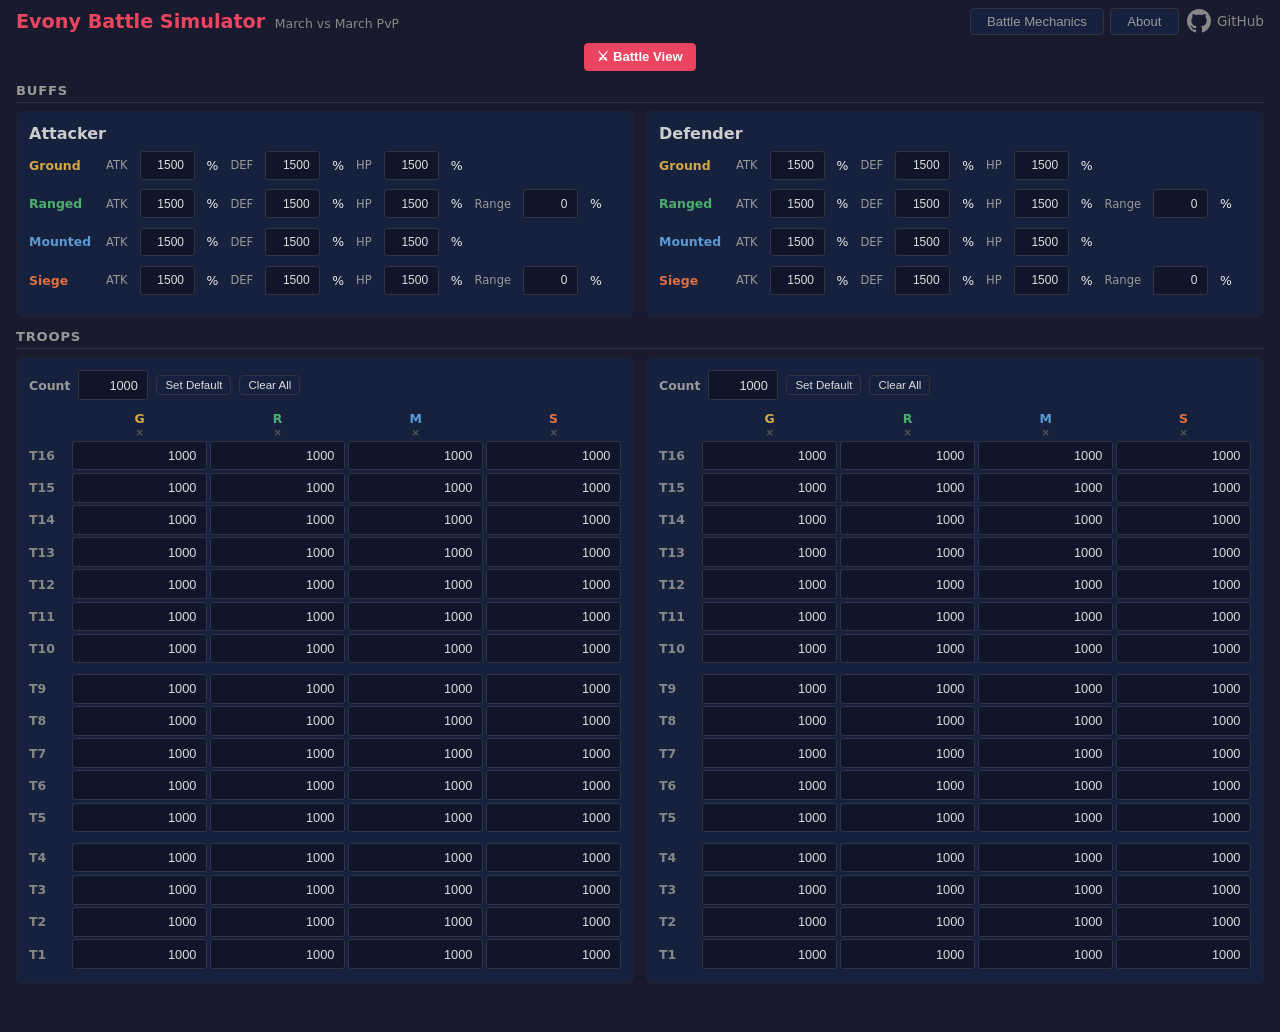
==== commit 86364a27: "Add range buff for Ranged and Siege troops" ====
--- a/index.html
+++ b/index.html
@@ -652,9 +652,9 @@
 
     <script src="js/info-pages.js?v=72b1c7d"></script>
     <script src="js/troop-data.js?v=72b1c7d"></script>
-    <script src="js/battle-engine.js?v=72b1c7d"></script>
-    <script src="js/army-config.js?v=d400cf6"></script>
-    <script src="js/battlefield.js?v=6c1f006"></script>
+    <script src="js/battle-engine.js?v=fc863cd"></script>
+    <script src="js/army-config.js?v=fc863cd"></script>
+    <script src="js/battlefield.js?v=fc863cd"></script>
     <script src="js/playback.js?v=f44b9ac"></script>
     <script src="js/battle-log.js?v=72b1c7d"></script>
     <script src="js/app.js?v=72b1c7d"></script>
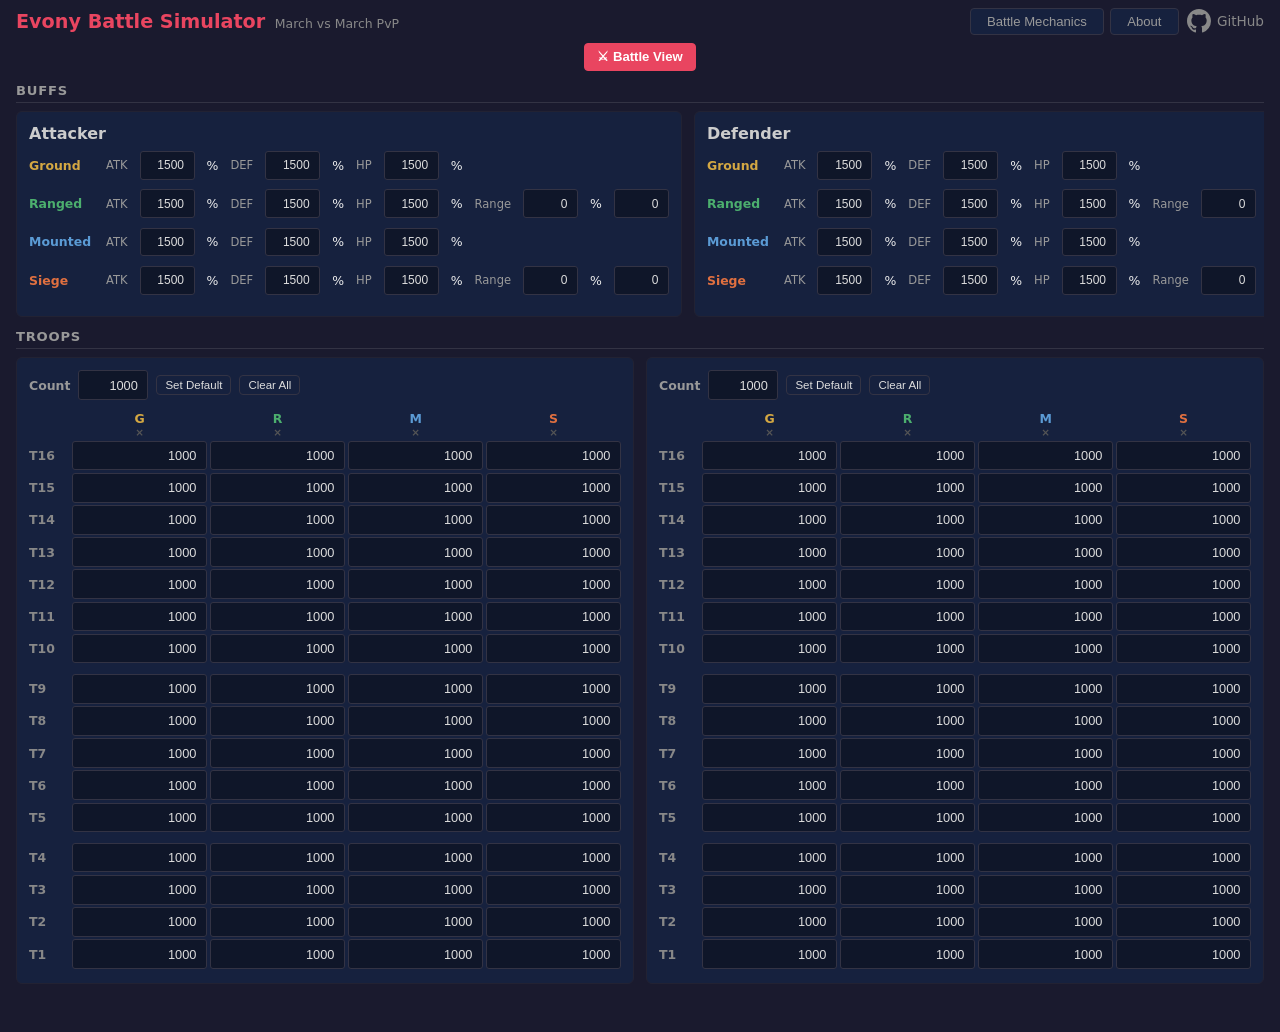
==== commit 14b2b72e: "Add flat range buff input alongside percent buff for Ranged/Siege" ====
--- a/index.html
+++ b/index.html
@@ -652,8 +652,8 @@
 
     <script src="js/info-pages.js?v=72b1c7d"></script>
     <script src="js/troop-data.js?v=72b1c7d"></script>
-    <script src="js/battle-engine.js?v=fc863cd"></script>
-    <script src="js/army-config.js?v=fc863cd"></script>
+    <script src="js/battle-engine.js?v=86364a2"></script>
+    <script src="js/army-config.js?v=86364a2"></script>
     <script src="js/battlefield.js?v=fc863cd"></script>
     <script src="js/playback.js?v=f44b9ac"></script>
     <script src="js/battle-log.js?v=72b1c7d"></script>
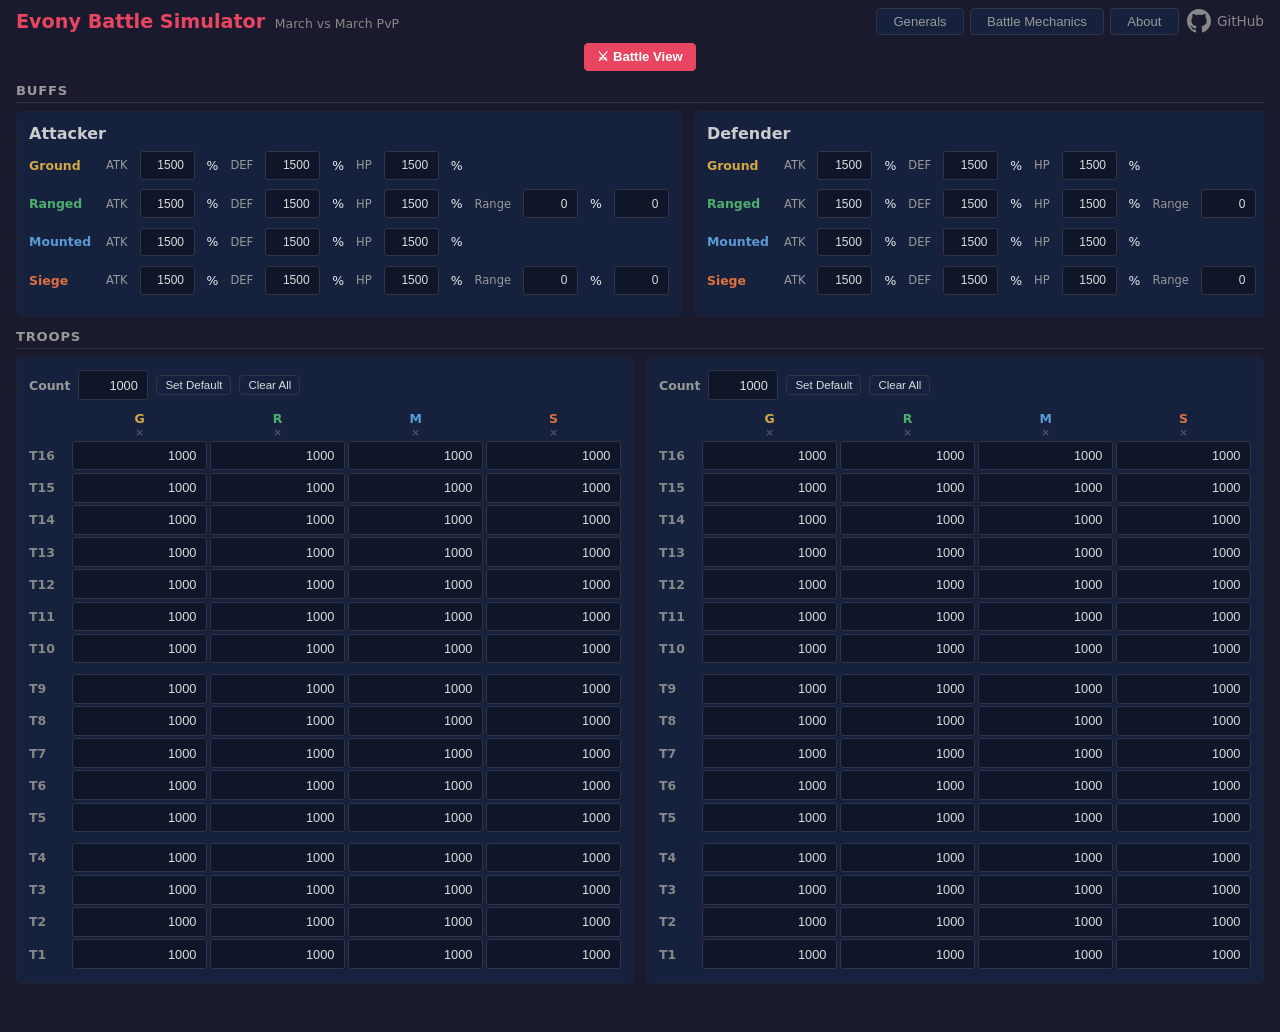
==== commit 25cbd3e0: "Add Generals reference page with filterable table New Generals view with a searchable, sortable, fil" ====
--- a/index.html
+++ b/index.html
@@ -36,7 +36,7 @@
       }
     }
     </script>
-    <link rel="stylesheet" href="css/style.css?v=d400cf6">
+    <link rel="stylesheet" href="css/style.css?v=a4e473f">
 </head>
 <body>
     <header>
@@ -46,6 +46,7 @@
         </div>
         <div class="header-right">
             <nav class="view-tabs">
+                <button class="view-tab" data-view="generals">Generals</button>
                 <button class="view-tab" data-view="mechanics">Battle Mechanics</button>
                 <button class="view-tab" data-view="about">About</button>
             </nav>
@@ -648,16 +649,21 @@
                 </p>
             </section>
         </div><!-- /view-battlefield-investigation -->
+
+        <div id="view-generals" class="info-page" style="display:none"></div><!-- /view-generals -->
     </main>
 
-    <script src="js/info-pages.js?v=72b1c7d"></script>
-    <script src="js/troop-data.js?v=72b1c7d"></script>
-    <script src="js/battle-engine.js?v=86364a2"></script>
-    <script src="js/army-config.js?v=86364a2"></script>
-    <script src="js/battlefield.js?v=fc863cd"></script>
-    <script src="js/playback.js?v=f44b9ac"></script>
-    <script src="js/battle-log.js?v=72b1c7d"></script>
-    <script src="js/app.js?v=72b1c7d"></script>
+    <script src="js/generals-data.js?v=a4e473f"></script>
+    <script src="js/covenants-data.js?v=a4e473f"></script>
+    <script src="js/generals-page.js?v=a4e473f"></script>
+    <script src="js/info-pages.js?v=a4e473f"></script>
+    <script src="js/troop-data.js?v=a4e473f"></script>
+    <script src="js/battle-engine.js?v=a4e473f"></script>
+    <script src="js/army-config.js?v=a4e473f"></script>
+    <script src="js/battlefield.js?v=a4e473f"></script>
+    <script src="js/playback.js?v=a4e473f"></script>
+    <script src="js/battle-log.js?v=a4e473f"></script>
+    <script src="js/app.js?v=a4e473f"></script>
     <script data-goatcounter="https://slowmock.goatcounter.com/count" async src="//gc.zgo.at/count.js"></script>
 </body>
 </html>
--- a/css/style.css
+++ b/css/style.css
@@ -192,6 +192,8 @@
 .color-ranged { color: #4caf6e; }
 .color-mounted { color: #5b9bd5; }
 .color-siege { color: #e07040; }
+.color-sub-city { color: #b48cd9; }
+.color-duty { color: #888; }
 .bg-ground { background: #3a2e10; }
 .bg-ranged { background: #1a3320; }
 .bg-mounted { background: #1a2a3e; }
@@ -295,19 +297,42 @@
 }
 .unit-marker.damaged .unit-icon { animation: damage-flash-icon 0.35s ease-out; }
 
-/* Range & speed indicators (persistent, brightened on hover) */
+/* Hover-reveal range bar — shown only while a Ranged/Siege unit is hovered */
 .bf-range-indicator {
     position: absolute; height: 4px;
-    opacity: 0.12; pointer-events: none;
+    opacity: 0.22; pointer-events: none;
     z-index: 2; transform: translateY(-50%);
-    border-radius: 2px; transition: opacity 0.15s;
-}
-.bf-speed-projection {
-    position: absolute; width: 16px; height: 16px;
-    border-radius: 3px; opacity: 0.20;
-    border: 2px dashed; pointer-events: none;
-    z-index: 2; transform: translate(-50%, -50%);
-    transition: opacity 0.15s;
+    border-radius: 2px;
+}
+/* Persistent tip mark at the reach boundary */
+.bf-range-tip {
+    position: absolute; width: 2px; height: 14px;
+    pointer-events: none; z-index: 3;
+    transform: translate(-50%, -50%);
+    border-radius: 1px;
+}
+.bf-range-tip-label {
+    position: absolute; pointer-events: none; z-index: 3;
+    font-family: 'Consolas', 'Courier New', monospace;
+    font-size: 10px; font-weight: bold;
+    white-space: nowrap;
+    text-shadow: 0 0 3px rgba(0,0,0,0.9), 0 0 2px rgba(0,0,0,0.9);
+}
+/* ATT label: text on the left of the tick, arrow pointing right into the tick */
+.bf-range-tip-label[data-ind-side="ATT"] {
+    transform: translate(calc(-100% - 4px), -50%);
+}
+/* DEF label: text on the right of the tick, arrow pointing left into the tick */
+.bf-range-tip-label[data-ind-side="DEF"] {
+    transform: translate(4px, -50%);
+}
+/* Firefight zone — shaded overlap between the two sides' reaches on a row */
+.bf-firefight-zone {
+    position: absolute; height: 22px;
+    background: #e94560; opacity: 0.10;
+    pointer-events: none; z-index: 1;
+    transform: translateY(-50%);
+    border-radius: 2px;
 }
 
 /* X-axis scale */
@@ -562,4 +587,129 @@
     .info-content { padding: 0.75rem; }
     .info-content h2 { font-size: 1.1rem; }
     .info-list { margin-left: 1rem; font-size: 0.78rem; }
-}
+
+    /* Generals page responsive */
+    .generals-filters { flex-wrap: wrap; gap: 0.4rem; }
+    .generals-filters input[type="search"] { min-width: 140px; flex: 1 1 140px; }
+    .generals-table { font-size: 0.75rem; }
+    .generals-table th, .generals-table td { padding: 0.3rem 0.4rem; }
+    .generals-detail-table th { width: 45%; }
+}
+
+/* === Generals Page === */
+.generals-topbar {
+    display: flex; align-items: center; justify-content: space-between; gap: 0.75rem;
+    margin-bottom: 0.75rem;
+}
+.generals-topbar .back-link { margin-bottom: 0; }
+.generals-topbar .generals-download-btn { margin-left: auto; flex: 0 0 auto; }
+.generals-filters {
+    display: flex; align-items: center; gap: 0.6rem;
+    margin: 0.75rem 0 1rem;
+    flex-wrap: wrap;
+}
+.generals-filters input[type="search"],
+.generals-filters select {
+    background: #0f1629; border: 1px solid #334; color: #eee;
+    padding: 0.35rem 0.6rem; border-radius: 4px; font-size: 0.85rem;
+    font-family: inherit;
+}
+.generals-filters input[type="search"] { min-width: 200px; flex: 1 1 220px; }
+.generals-filters input[type="search"]:focus,
+.generals-filters select:focus { outline: none; border-color: #5b9bd5; }
+.generals-filters select.is-placeholder { color: #888; }
+.generals-filters select.is-placeholder option:not([class*="color-"]) { color: #eee; }
+.generals-filters select.color-ground   { color: #d4a843; }
+.generals-filters select.color-ranged   { color: #4caf6e; }
+.generals-filters select.color-mounted  { color: #5b9bd5; }
+.generals-filters select.color-siege    { color: #e07040; }
+.generals-filters select.color-sub-city { color: #b48cd9; }
+.generals-filters select.color-duty     { color: #888;    }
+.generals-filters select option.color-ground   { color: #d4a843; background: #0f1629; }
+.generals-filters select option.color-ranged   { color: #4caf6e; background: #0f1629; }
+.generals-filters select option.color-mounted  { color: #5b9bd5; background: #0f1629; }
+.generals-filters select option.color-siege    { color: #e07040; background: #0f1629; }
+.generals-filters select option.color-sub-city { color: #b48cd9; background: #0f1629; }
+.generals-filters select option.color-duty     { color: #888;    background: #0f1629; }
+.generals-select-wrap {
+    display: inline-flex; align-items: center; position: relative;
+}
+.generals-select-wrap > select { padding-right: 2.2rem; }
+.generals-select-wrap > .generals-select-clear {
+    position: absolute; right: 1.4rem; top: 50%; transform: translateY(-50%);
+    background: transparent; border: none; color: #888;
+    font-size: 0.7rem; line-height: 1; padding: 0.1rem 0.3rem;
+    cursor: pointer; border-radius: 3px;
+    opacity: 0; pointer-events: none;
+    transition: opacity 0.1s, color 0.1s;
+}
+.generals-select-wrap.has-value > .generals-select-clear {
+    opacity: 1; pointer-events: auto;
+}
+.generals-select-wrap > .generals-select-clear:hover { color: #eee; background: rgba(255,255,255,0.08); }
+.generals-select-wrap > .generals-select-clear:focus { outline: none; color: #eee; }
+.generals-count { color: #888; font-size: 0.8rem; margin-left: auto; }
+
+.generals-download-btn {
+    background: #16213e; border: 1px solid #334; color: #bbb;
+    padding: 0.35rem 0.75rem; border-radius: 4px; font-size: 0.82rem;
+    font-family: inherit; cursor: pointer;
+    transition: background 0.15s, color 0.15s, border-color 0.15s;
+}
+.generals-download-btn:hover { background: #1a2a4a; color: #fff; border-color: #5b9bd5; }
+.generals-download-btn:focus { outline: none; border-color: #5b9bd5; }
+
+.generals-table-wrap { overflow-x: auto; }
+.generals-table { width: 100%; border-collapse: collapse; font-size: 0.85rem; }
+.generals-table thead th {
+    background: #1a2540; color: #bbb; font-weight: 600; text-align: left;
+    padding: 0.45rem 0.6rem; border-bottom: 1px solid #334;
+    position: sticky; top: 0;
+}
+.generals-table thead th.num { text-align: right; }
+.generals-table thead th.sortable { cursor: pointer; user-select: none; transition: color 0.1s; white-space: nowrap; }
+.generals-table thead th.sortable:hover { color: #fff; }
+.generals-table thead th.sortable.active { color: #e94560; }
+.generals-table tbody td {
+    padding: 0.35rem 0.6rem; border-bottom: 1px solid #1a1a2e; color: #ddd;
+}
+.generals-table tbody td.num { text-align: right; font-variant-numeric: tabular-nums; }
+.generals-table tbody td.color-ground   { color: #d4a843; }
+.generals-table tbody td.color-ranged   { color: #4caf6e; }
+.generals-table tbody td.color-mounted  { color: #5b9bd5; }
+.generals-table tbody td.color-siege    { color: #e07040; }
+.generals-table tbody td.color-sub-city { color: #b48cd9; }
+.generals-table tbody td.color-duty     { color: #888;    }
+.generals-row { cursor: pointer; transition: background 0.1s; }
+.generals-row:hover { background: #1a2540; }
+.generals-row:nth-child(even) { background: rgba(255,255,255,0.02); }
+.generals-row:nth-child(even):hover { background: #1a2540; }
+
+.generals-empty { color: #888; font-style: italic; padding: 1rem 0; }
+
+.generals-status { color: #888; font-size: 0.85rem; margin-top: 0.5rem; }
+.generals-status.error { color: #e94560; }
+
+.generals-back-btn {
+    background: #16213e; border: 1px solid #334; color: #bbb;
+    padding: 0.3rem 0.8rem; border-radius: 4px; font-size: 0.82rem;
+    cursor: pointer; margin-bottom: 0.75rem;
+    transition: background 0.15s, color 0.15s;
+}
+.generals-back-btn:hover { background: #1a2a4a; color: #fff; }
+
+.generals-detail-name { font-size: 1.2rem; color: #e94560; margin: 0.25rem 0 1rem; }
+.generals-detail-wrap h3 {
+    font-size: 0.95rem; color: #ccc; margin-top: 1.25rem; margin-bottom: 0.4rem;
+    padding-bottom: 0.25rem; border-bottom: 1px solid #334;
+}
+.generals-detail-table { width: 100%; border-collapse: collapse; font-size: 0.85rem; }
+.generals-detail-table th {
+    width: 40%; text-align: left; font-weight: 500; color: #999;
+    padding: 0.3rem 0.6rem; border-bottom: 1px solid #1a1a2e;
+    vertical-align: top;
+}
+.generals-detail-table td {
+    padding: 0.3rem 0.6rem; border-bottom: 1px solid #1a1a2e; color: #ddd;
+    font-variant-numeric: tabular-nums;
+}
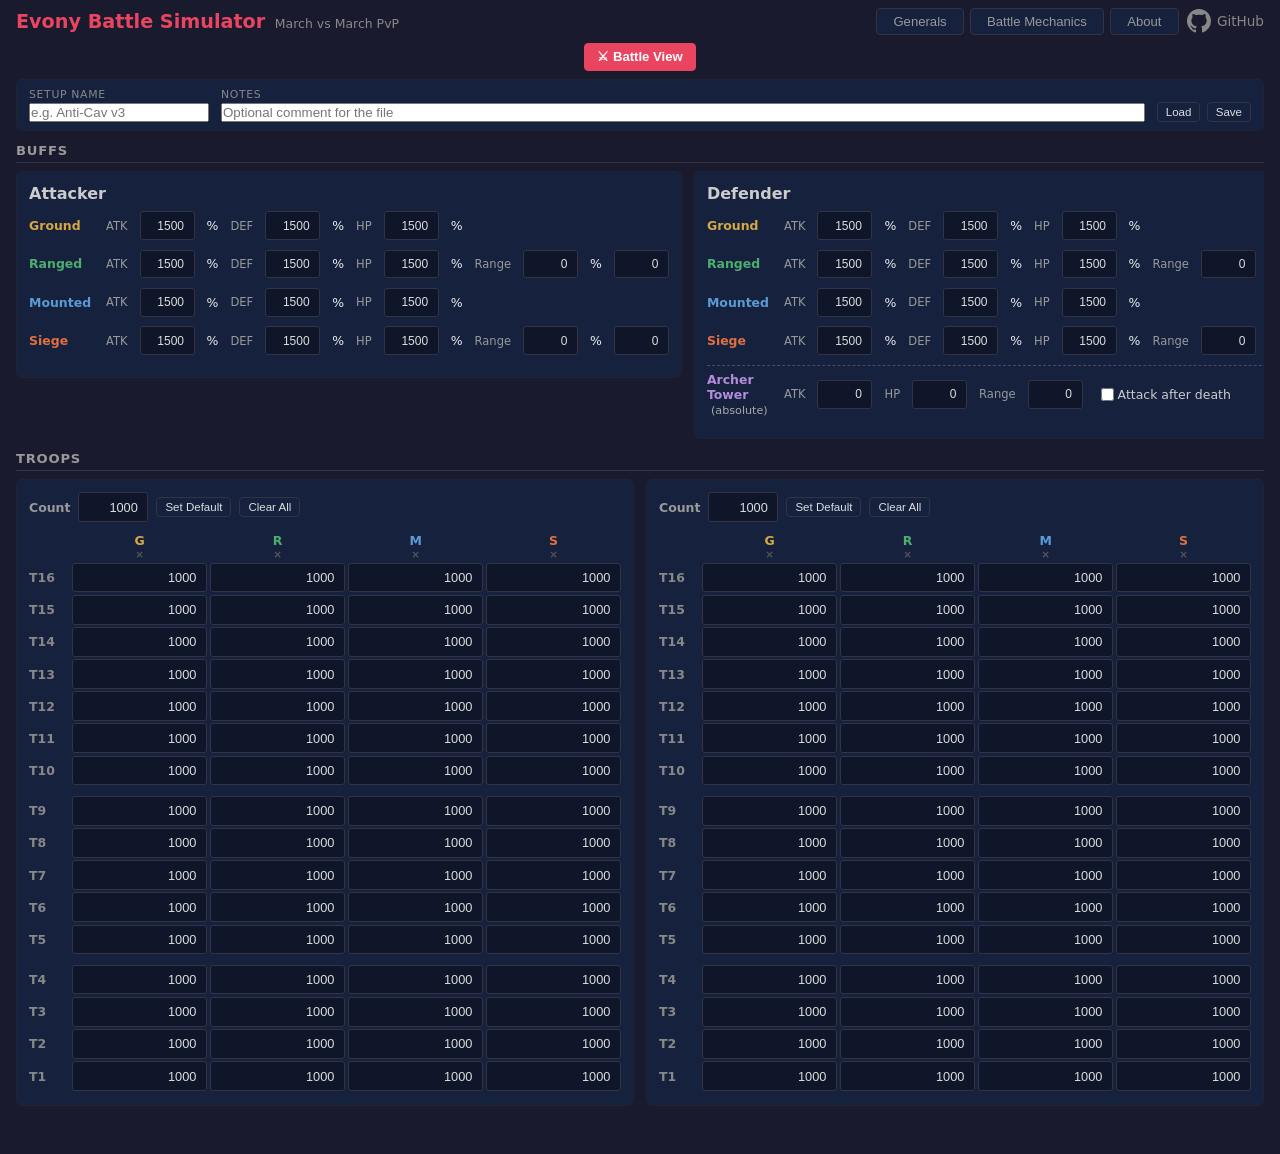
==== commit 49ed5b08: "Add Archer Tower as defender-side fifth phase Introduces ARCHER_TOWER as a stationary defender-only " ====
--- a/index.html
+++ b/index.html
@@ -36,7 +36,7 @@
       }
     }
     </script>
-    <link rel="stylesheet" href="css/style.css?v=a4e473f">
+    <link rel="stylesheet" href="css/style.css?v=25cbd3e">
 </head>
 <body>
     <header>
@@ -63,6 +63,28 @@
             <button id="btn-battle-view" class="btn btn-primary">&#9876; Battle View</button>
         </div>
 
+        <section id="setup-controls" class="setup-controls">
+            <div id="setup-warning" class="setup-warning" style="display:none"></div>
+            <div id="setup-fallback-note" class="setup-fallback-note" style="display:none">
+                Your browser does not support save-back; downloads land in your Downloads folder.
+            </div>
+            <div class="setup-row">
+                <label class="setup-field">
+                    <span class="setup-field-label">Setup name</span>
+                    <input type="text" id="setup-name" placeholder="e.g. Anti-Cav v3" />
+                </label>
+                <label class="setup-field setup-field-grow">
+                    <span class="setup-field-label">Notes</span>
+                    <input type="text" id="setup-notes" placeholder="Optional comment for the file" />
+                </label>
+                <div class="setup-buttons">
+                    <button type="button" id="setup-load" class="btn btn-sm">Load</button>
+                    <button type="button" id="setup-save" class="btn btn-sm">Save</button>
+                </div>
+            </div>
+            <input type="file" id="setup-file-fallback" accept=".json,application/json" style="display:none" />
+        </section>
+
         <section class="army-setup">
             <h3 class="section-divider">Buffs</h3>
             <div class="army-row">
@@ -109,6 +131,7 @@
             <span class="phase-dot" data-phase="RANGED">Ranged</span>
             <span class="phase-dot" data-phase="MOUNTED">Mounted</span>
             <span class="phase-dot" data-phase="GROUND">Ground</span>
+            <span class="phase-dot" data-phase="ARCHER_TOWER">Archer Tower</span>
         </section>
 
         <section class="battlefield-area">
@@ -129,6 +152,7 @@
                             <option value="RANGED">Ranged</option>
                             <option value="MOUNTED">Mounted</option>
                             <option value="GROUND">Ground</option>
+                            <option value="ARCHER_TOWER">Archer Tower</option>
                         </select>
                         <select id="log-filter-round"><option value="">All Rounds</option></select>
                         <label><input type="checkbox" id="log-filter-att" checked /> ATT</label>
@@ -285,20 +309,45 @@
                     <a href="https://theriagames.com/guide/layers/" target="_blank" rel="noopener">Theria Games &mdash; Layers Guide</a>
                 </p>
 
+                <!-- Archer Tower -->
+                <h3>Archer Tower</h3>
+                <p>A defender-only static fixture configured by three absolute-value inputs (ATK, HP, Range) plus an "Attack after death" toggle in the defender Buff section. AT has no DEF, no count, no tier — it is a single fortified position at the wall.</p>
+                <p><strong>Confirmed simulator behaviour:</strong></p>
+                <ul class="info-list">
+                    <li><strong>Defender-only.</strong> The attacker side has no AT inputs, no AT engine layer, and no AT marker on the battlefield.</li>
+                    <li><strong>Three absolute inputs.</strong> ATK / HP / Range are typed values, not percentages. No DEF, no troop count, no tier.</li>
+                    <li><strong>Stationary at the defender edge.</strong> Position is fixed at the back of the field; AT never moves.</li>
+                    <li><strong>Fires in the new ARCHER_TOWER tail phase.</strong> Per round the phase order becomes Ground &rarr; Mounted &rarr; Ranged &rarr; Siege &rarr; <span class="color-archer-tower">Archer Tower</span>.</li>
+                    <li><strong>Counter-strikes when in range.</strong> Same range-gated rule as troops &mdash; AT only counters if the attacker is within AT's range.</li>
+                    <li><strong>Counts toward defender alive.</strong> A defender with no troops but a live AT keeps the battle going until AT is destroyed.</li>
+                </ul>
+                <p style="color:#e9a045;"><strong>Unverified facts</strong> &mdash; the following defaults are provisional. <a href="#" data-view="archer-tower-investigation" style="color:#5b9bd5;">See the Archer Tower investigation page</a> for hypotheses and differential test protocols.</p>
+                <ul class="info-list">
+                    <li style="color:#e9a045;"><strong>Do defender %-buffs scale AT?</strong> Currently NO &mdash; AT.atk / HP / Range use the user's typed values exactly. <a href="#" data-view="archer-tower-investigation" style="color:#5b9bd5;">[investigate]</a></li>
+                    <li style="color:#e9a045;"><strong>Phantom-fire timing.</strong> The "Attack after death" toggle controls whether AT fires one final volley on the round it dies (toggle on) or stops immediately (toggle off). Real-game timing unverified. <a href="#" data-view="archer-tower-investigation" style="color:#5b9bd5;">[investigate]</a></li>
+                    <li style="color:#e9a045;"><strong>AT targeting chain.</strong> Default mirrors Ranged: Mounted &rarr; Ranged &rarr; Ground &rarr; Siege. Whether real-game AT prioritizes differently is unknown. <a href="#" data-view="archer-tower-investigation" style="color:#5b9bd5;">[investigate]</a></li>
+                    <li style="color:#e9a045;"><strong>AT-as-attacker multipliers (5 cells).</strong> AT row in the damage matrix mirrors the Ranged row. <a href="#" data-view="archer-tower-investigation" style="color:#5b9bd5;">[investigate]</a></li>
+                    <li style="color:#e9a045;"><strong>AT-as-target multipliers (4 cells).</strong> AT column entries equal the Ranged column entries. <a href="#" data-view="archer-tower-investigation" style="color:#5b9bd5;">[investigate]</a></li>
+                    <li style="color:#e9a045;"><strong>AT.def = 0 hypothesis.</strong> Engine treats AT defence as 0 (only HP soaks damage). Hidden DEF in the real game has not been ruled out. <a href="#" data-view="archer-tower-investigation" style="color:#5b9bd5;">[investigate]</a></li>
+                    <li style="color:#e9a045;"><strong>Wall-level &rarr; AT-stat formula.</strong> Out of scope for this change. AT inputs stay absolute; a future change may auto-derive them from Wall level. <a href="#" data-view="archer-tower-investigation" style="color:#5b9bd5;">[investigate]</a></li>
+                </ul>
+
                 <!-- Targeting Priority -->
                 <h3>Targeting Priority</h3>
                 <p>Each troop type has a fixed priority chain determining <strong>who</strong> it attacks. If the #1 target is dead or out of range, it falls through to #2, then #3, etc.</p>
                 <table class="info-table">
                     <thead>
-                        <tr><th>Attacker &#x2193; / Target &rarr;</th><th class="color-siege">Siege</th><th class="color-ranged">Ranged</th><th class="color-mounted">Mounted</th><th class="color-ground">Ground</th></tr>
-                    </thead>
-                    <tbody>
-                        <tr><td class="color-siege"><strong>Siege</strong></td><td>1</td><td>2</td><td>4</td><td>3</td></tr>
-                        <tr><td class="color-ranged"><strong>Ranged</strong></td><td>4</td><td>2</td><td>1</td><td>3</td></tr>
-                        <tr><td class="color-mounted"><strong>Mounted</strong></td><td>2</td><td>4</td><td>3</td><td>1</td></tr>
-                        <tr><td class="color-ground"><strong>Ground</strong></td><td>2</td><td>1</td><td>4</td><td>3</td></tr>
-                    </tbody>
-                </table>
+                        <tr><th>Attacker &#x2193; / Target &rarr;</th><th class="color-siege">Siege</th><th class="color-ranged">Ranged</th><th class="color-mounted">Mounted</th><th class="color-ground">Ground</th><th class="color-archer-tower">AT*</th></tr>
+                    </thead>
+                    <tbody>
+                        <tr><td class="color-siege"><strong>Siege</strong></td><td>1</td><td>2</td><td>4</td><td>3</td><td>5*</td></tr>
+                        <tr><td class="color-ranged"><strong>Ranged</strong></td><td>4</td><td>2</td><td>1</td><td>3</td><td>5*</td></tr>
+                        <tr><td class="color-mounted"><strong>Mounted</strong></td><td>2</td><td>4</td><td>3</td><td>1</td><td>5*</td></tr>
+                        <tr><td class="color-ground"><strong>Ground</strong></td><td>2</td><td>1</td><td>4</td><td>3</td><td>5*</td></tr>
+                        <tr><td class="color-archer-tower"><strong>Archer Tower*</strong></td><td>4*</td><td>2*</td><td>1*</td><td>3*</td><td>&mdash;</td></tr>
+                    </tbody>
+                </table>
+                <p style="color:#e9a045;"><strong>*PROVISIONAL</strong> &mdash; AT row and AT column values are defaults that mirror the Ranged chain. <a href="#" data-view="archer-tower-investigation" style="color:#5b9bd5;">See the Archer Tower investigation page</a>.</p>
                 <div class="info-chains">
                     <span class="color-siege">Siege</span> &rarr; Siege, Ranged, Ground, Mounted<br>
                     <span class="color-ranged">Ranged</span> &rarr; Mounted, Ranged, Ground, Siege<br>
@@ -341,27 +390,30 @@
                 <h4>T1&ndash;T10</h4>
                 <table class="info-table">
                     <thead>
-                        <tr><th>Attacker &darr; \ Target &rarr;</th><th><span class="color-ground">Ground</span></th><th><span class="color-ranged">Ranged</span></th><th><span class="color-mounted">Mounted</span></th><th><span class="color-siege">Siege</span></th></tr>
-                    </thead>
-                    <tbody>
-                        <tr><td><span class="color-ground">Ground</span></td><td>1.0&times;</td><td>1.2&times;</td><td>0.7&times;</td><td>1.1&times;</td></tr>
-                        <tr><td><span class="color-ranged">Ranged</span></td><td>0.8&times;</td><td>1.0&times;</td><td>1.2&times;</td><td>1.1&times;</td></tr>
-                        <tr><td><span class="color-mounted">Mounted</span></td><td>1.2&times;</td><td>0.8&times;</td><td>1.0&times;</td><td>0.9&times;</td></tr>
-                        <tr><td><span class="color-siege">Siege</span></td><td>0.35&times;</td><td>0.4&times;</td><td>0.3&times;</td><td>0.5&times;</td></tr>
+                        <tr><th>Attacker &darr; \ Target &rarr;</th><th><span class="color-ground">Ground</span></th><th><span class="color-ranged">Ranged</span></th><th><span class="color-mounted">Mounted</span></th><th><span class="color-siege">Siege</span></th><th><span class="color-archer-tower">AT*</span></th></tr>
+                    </thead>
+                    <tbody>
+                        <tr><td><span class="color-ground">Ground</span></td><td>1.0&times;</td><td>1.2&times;</td><td>0.7&times;</td><td>1.1&times;</td><td>1.2&times;*</td></tr>
+                        <tr><td><span class="color-ranged">Ranged</span></td><td>0.8&times;</td><td>1.0&times;</td><td>1.2&times;</td><td>1.1&times;</td><td>1.0&times;*</td></tr>
+                        <tr><td><span class="color-mounted">Mounted</span></td><td>1.2&times;</td><td>0.8&times;</td><td>1.0&times;</td><td>0.9&times;</td><td>0.8&times;*</td></tr>
+                        <tr><td><span class="color-siege">Siege</span></td><td>0.35&times;</td><td>0.4&times;</td><td>0.3&times;</td><td>0.5&times;</td><td>0.4&times;*</td></tr>
+                        <tr><td><span class="color-archer-tower">Archer Tower*</span></td><td>0.8&times;*</td><td>1.0&times;*</td><td>1.2&times;*</td><td>1.1&times;*</td><td>1.0&times;*</td></tr>
                     </tbody>
                 </table>
                 <h4>T11&ndash;T16</h4>
                 <table class="info-table">
                     <thead>
-                        <tr><th>Attacker &darr; \ Target &rarr;</th><th><span class="color-ground">Ground</span></th><th><span class="color-ranged">Ranged</span></th><th><span class="color-mounted">Mounted</span></th><th><span class="color-siege">Siege</span></th></tr>
-                    </thead>
-                    <tbody>
-                        <tr><td><span class="color-ground">Ground</span></td><td>1.0&times;</td><td>1.2&times;</td><td>0.7&times;</td><td>1.1&times;</td></tr>
-                        <tr><td><span class="color-ranged">Ranged</span></td><td>0.8&times;</td><td>1.0&times;</td><td>1.2&times;</td><td>1.1&times;</td></tr>
-                        <tr><td><span class="color-mounted">Mounted</span></td><td>1.2&times;</td><td>0.8&times;</td><td>1.0&times;</td><td><strong>1.1&times;</strong></td></tr>
-                        <tr><td><span class="color-siege">Siege</span></td><td>0.35&times;</td><td>0.4&times;</td><td>0.3&times;</td><td><strong>0.6&times;</strong></td></tr>
-                    </tbody>
-                </table>
+                        <tr><th>Attacker &darr; \ Target &rarr;</th><th><span class="color-ground">Ground</span></th><th><span class="color-ranged">Ranged</span></th><th><span class="color-mounted">Mounted</span></th><th><span class="color-siege">Siege</span></th><th><span class="color-archer-tower">AT*</span></th></tr>
+                    </thead>
+                    <tbody>
+                        <tr><td><span class="color-ground">Ground</span></td><td>1.0&times;</td><td>1.2&times;</td><td>0.7&times;</td><td>1.1&times;</td><td>1.2&times;*</td></tr>
+                        <tr><td><span class="color-ranged">Ranged</span></td><td>0.8&times;</td><td>1.0&times;</td><td>1.2&times;</td><td>1.1&times;</td><td>1.0&times;*</td></tr>
+                        <tr><td><span class="color-mounted">Mounted</span></td><td>1.2&times;</td><td>0.8&times;</td><td>1.0&times;</td><td><strong>1.1&times;</strong></td><td>0.8&times;*</td></tr>
+                        <tr><td><span class="color-siege">Siege</span></td><td>0.35&times;</td><td>0.4&times;</td><td>0.3&times;</td><td><strong>0.6&times;</strong></td><td>0.4&times;*</td></tr>
+                        <tr><td><span class="color-archer-tower">Archer Tower*</span></td><td>0.8&times;*</td><td>1.0&times;*</td><td>1.2&times;*</td><td>1.1&times;*</td><td>1.0&times;*</td></tr>
+                    </tbody>
+                </table>
+                <p style="color:#e9a045;"><strong>*PROVISIONAL</strong> &mdash; AT row and column values mirror the Ranged row/column as defaults. <a href="#" data-view="archer-tower-investigation" style="color:#5b9bd5;">See the Archer Tower investigation page</a> for the differential test protocols.</p>
                 <div class="info-diagram">
                     Ranged &mdash;1.2&times;&rarr; Mounted &mdash;1.2&times;&rarr; Ground &mdash;1.2&times;&rarr; Ranged<br>
                     (reverse: 0.8&times; / 0.7&times; / 0.8&times;)
@@ -650,20 +702,147 @@
             </section>
         </div><!-- /view-battlefield-investigation -->
 
+        <div id="view-archer-tower-investigation" class="info-page" style="display:none">
+            <section class="info-content">
+                <a href="#" class="back-link" data-view="mechanics">&#8592; Back to Battle Mechanics</a>
+                <h2>Archer Tower &mdash; Open Investigation</h2>
+                <p class="info-lead">
+                    This page documents <strong>unresolved factual uncertainties</strong> about the Archer Tower (AT).
+                    The simulator commits to specific defaults so a battle can run, but several of those defaults
+                    are educated guesses pending in-game verification. Until the tests below resolve them,
+                    AT-related outcomes should be treated as provisional.
+                </p>
+                <p class="info-lead" style="color:#e9a045;">
+                    <strong>Status (2026-04-26):</strong> open question, confidence LOW. Six test protocols defined, awaiting in-game runs.
+                </p>
+
+                <h3>Why this matters</h3>
+                <p>
+                    AT participates in every defender battle that includes a wall. Its provisional defaults
+                    make assumptions about (a) whether buffs scale its stats, (b) what happens on the round it dies,
+                    (c) which troop type it prioritises, (d) the multiplier coefficients in its row/column,
+                    (e) whether it has hidden DEF, and (f) how its ATK/HP/Range derive from Wall level.
+                    Each unresolved assumption can systematically shift survivor counts &mdash;
+                    discovering the true value lets the simulator predict real-world outcomes more reliably.
+                </p>
+
+                <h3>1. Do defender %-buffs scale AT?</h3>
+                <p><strong>H1 &mdash; Buffs do not scale AT (simulator default):</strong> AT.atk, AT.hp, AT.range are exactly the user's typed values; defender ATK% / DEF% / HP% / Range% buffs are ignored.</p>
+                <p><strong>H2 &mdash; Buffs scale AT identically to troops:</strong> A defender with +100% ATK doubles AT's effective ATK.</p>
+                <p><strong>Differential test:</strong> Run two identical attacker compositions vs a defender consisting only of AT (no troops). Run A: defender %-buffs all 0. Run B: defender ATK% = +100% on every troop type. If H1 is correct, attacker losses to AT counter-fire are identical between runs. If H2 is correct, Run B doubles AT's contribution and the attacker takes much heavier losses.</p>
+                <table class="info-table">
+                    <thead><tr><th></th><th>H1 prediction</th><th>H2 prediction</th></tr></thead>
+                    <tbody>
+                        <tr><td>Attacker losses A vs B</td><td>identical (within RNG)</td><td>B losses much higher</td></tr>
+                    </tbody>
+                </table>
+
+                <h3>2. Phantom-fire timing</h3>
+                <p><strong>H1 &mdash; AT fires one final volley on the round it dies (current default with toggle on):</strong> If AT was alive at round start and is killed mid-round, the AT phase emits one shot that round, then no further AT shots.</p>
+                <p><strong>H2 &mdash; AT stops firing immediately (toggle off):</strong> Once HP=0, no more shots.</p>
+                <p><strong>H3 &mdash; AT fires for N more rounds:</strong> A "lingering volley" mechanism extends past the dying round.</p>
+                <p><strong>Differential test:</strong> Configure AT with HP just barely killable in one round of attacker fire. Compare battle reports: count AT-attributed kills in the dying round and in the round after.</p>
+                <table class="info-table">
+                    <thead><tr><th></th><th>AT kills in dying round</th><th>AT kills in round N+1</th></tr></thead>
+                    <tbody>
+                        <tr><td>H1 (one final volley)</td><td>1 volley</td><td>0</td></tr>
+                        <tr><td>H2 (immediate stop)</td><td>0</td><td>0</td></tr>
+                        <tr><td>H3 (lingering)</td><td>1 volley</td><td>&gt; 0</td></tr>
+                    </tbody>
+                </table>
+
+                <h3>3. AT targeting chain</h3>
+                <p><strong>H1 &mdash; AT mirrors Ranged's chain (current default):</strong> Mounted &rarr; Ranged &rarr; Ground &rarr; Siege.</p>
+                <p><strong>H2 &mdash; AT prioritises a different first target:</strong> e.g. Ground first, or Siege first.</p>
+                <p><strong>Differential test:</strong> Defender with only AT vs an attacker that fields one of each troop type at distance &lt;= AT.range. Observe which troop type AT kills first across multiple battles.</p>
+
+                <h3>4. AT-as-attacker multipliers (5 cells)</h3>
+                <p>The five cells in the AT row of the damage matrix (AT &rarr; Ground / Ranged / Mounted / Siege / AT) are currently 0.8 / 1.0 / 1.2 / 1.1 / 1.0, mirroring the Ranged row.</p>
+                <p><strong>H1 &mdash; AT row equals Ranged row (current default).</strong></p>
+                <p><strong>H2 &mdash; At least one cell differs.</strong> Any differential combat report that controls for everything except the AT-vs-target type matchup can probe a single cell.</p>
+                <p><strong>Differential test:</strong> Defender = AT only. Attacker = one troop type at fixed range. Compute observed AT damage per shot and divide by the predicted (no-multiplier) value. The ratio should equal the cell value if H1 holds.</p>
+
+                <h3>5. AT-as-target multipliers (4 cells)</h3>
+                <p>The four AT-column cells (Ground / Ranged / Mounted / Siege &rarr; AT) are currently 1.2 / 1.0 / 0.8 / 0.4, equal to the corresponding Ranged-column entries.</p>
+                <p><strong>H1 &mdash; AT column equals Ranged column (current default).</strong></p>
+                <p><strong>H2 &mdash; At least one cell differs.</strong></p>
+                <p><strong>Differential test:</strong> Single attacker troop type vs defender AT only. Measure damage per attacker shot, infer the multiplier from the formula. Compare to predicted Ranged-column value.</p>
+
+                <h3>6. AT.def = 0 hypothesis</h3>
+                <p><strong>H1 &mdash; AT has no DEF (current default):</strong> Damage to AT scales as <code>damage = ATK * mod</code> with no DEF reduction.</p>
+                <p><strong>H2 &mdash; AT has hidden DEF:</strong> Some non-zero DEF value reduces incoming damage proportionally.</p>
+                <p><strong>Differential test:</strong> Two attacker compositions with identical ATK but very different absolute magnitudes (e.g. 100 high-tier troops vs 10000 low-tier troops with matched aggregate ATK). If H1, observed AT HP loss tracks the simple <code>ATK * mod</code> prediction. If H2, the high-tier composition disproportionately bypasses the hidden DEF.</p>
+
+                <h3>Out of scope: Wall-level &rarr; AT-stat dependency</h3>
+                <p>
+                    The real game derives AT.atk / AT.hp / AT.range from Wall level + research. This change does
+                    not implement that derivation &mdash; the simulator uses absolute typed inputs. The
+                    <code>data/Master Generals Spreadsheet_wall.csv</code> file in this repository is a candidate
+                    primary source for a future change that auto-fills AT stats from Wall level.
+                </p>
+
+                <h3>Controlling for noise</h3>
+                <p>Every test above assumes:</p>
+                <ul class="info-list">
+                    <li>Identical generals on both sides between runs (or identical buff configurations).</li>
+                    <li>No Range-affecting research / skills / gear active (so AT.range corresponds to the typed value).</li>
+                    <li>Three repetitions per scenario, reporting the mean.</li>
+                    <li>Battle-report screenshots stored alongside numbers.</li>
+                </ul>
+
+                <h3>Reporting template</h3>
+                <table class="info-table">
+                    <thead>
+                        <tr><th>Question</th><th>Run</th><th>Setup</th><th>AT atk/hp/range</th><th>Observed result</th><th>Predicted (H1)</th><th>Notes</th></tr>
+                    </thead>
+                    <tbody>
+                        <tr><td>1 Buffs scale AT?</td><td>A1</td><td>buffs 0%</td><td>&mdash;</td><td>&mdash;</td><td>&mdash;</td><td></td></tr>
+                        <tr><td>1 Buffs scale AT?</td><td>B1</td><td>buffs +100%</td><td>&mdash;</td><td>&mdash;</td><td>&mdash;</td><td></td></tr>
+                        <tr><td>2 Phantom timing</td><td>&mdash;</td><td>&mdash;</td><td>&mdash;</td><td>&mdash;</td><td>&mdash;</td><td></td></tr>
+                    </tbody>
+                </table>
+
+                <h3>Follow-up decision tree</h3>
+                <table class="info-table">
+                    <thead><tr><th>Test result</th><th>Action</th></tr></thead>
+                    <tbody>
+                        <tr><td>H1 confirmed for all six</td><td>Promote AT subsection in fact sheet from "provisional" to confirmed.</td></tr>
+                        <tr><td>H2 confirmed for any</td><td>Update the corresponding cell/flag in <code>js/troop-data.js</code> or <code>js/battle-engine.js</code>; revise the matching test in <code>js/tests/test-archer-tower.js</code>; move that entry off this page into the confirmed section of the fact sheet.</td></tr>
+                        <tr><td>Ambiguous</td><td>Keep the open question, add measured values, refine the test.</td></tr>
+                    </tbody>
+                </table>
+
+                <h3>Share your findings</h3>
+                <p>
+                    Even partial data is useful &mdash; please post any test results so the community can triangulate.
+                </p>
+                <ul class="info-list">
+                    <li><a href="https://github.com/slowmock-a11y/evony-battle-simulator/discussions" target="_blank" rel="noopener" style="color:#5b9bd5;">GitHub Discussions</a> &mdash; preferred (threaded, persistent).</li>
+                    <li><a href="https://github.com/slowmock-a11y/evony-battle-simulator/issues" target="_blank" rel="noopener" style="color:#5b9bd5;">Open an issue</a> if you have a decisive result.</li>
+                </ul>
+
+                <p class="info-section-refs" style="margin-top: 1rem;">
+                    This investigation also lives in the repository as an OpenSpec change under
+                    <code>openspec/changes/add-archer-tower/</code>.
+                </p>
+            </section>
+        </div><!-- /view-archer-tower-investigation -->
+
         <div id="view-generals" class="info-page" style="display:none"></div><!-- /view-generals -->
     </main>
 
-    <script src="js/generals-data.js?v=a4e473f"></script>
-    <script src="js/covenants-data.js?v=a4e473f"></script>
-    <script src="js/generals-page.js?v=a4e473f"></script>
-    <script src="js/info-pages.js?v=a4e473f"></script>
-    <script src="js/troop-data.js?v=a4e473f"></script>
-    <script src="js/battle-engine.js?v=a4e473f"></script>
-    <script src="js/army-config.js?v=a4e473f"></script>
-    <script src="js/battlefield.js?v=a4e473f"></script>
-    <script src="js/playback.js?v=a4e473f"></script>
-    <script src="js/battle-log.js?v=a4e473f"></script>
-    <script src="js/app.js?v=a4e473f"></script>
+    <script src="js/generals-data.js?v=25cbd3e"></script>
+    <script src="js/covenants-data.js?v=25cbd3e"></script>
+    <script src="js/generals-page.js?v=25cbd3e"></script>
+    <script src="js/info-pages.js?v=25cbd3e"></script>
+    <script src="js/troop-data.js?v=25cbd3e"></script>
+    <script src="js/battle-engine.js?v=25cbd3e"></script>
+    <script src="js/army-config.js?v=25cbd3e"></script>
+    <script src="js/battlefield.js?v=25cbd3e"></script>
+    <script src="js/playback.js?v=25cbd3e"></script>
+    <script src="js/battle-log.js?v=25cbd3e"></script>
+    <script src="js/setup-persistence.js?v=25cbd3e"></script>
+    <script src="js/app.js?v=25cbd3e"></script>
     <script data-goatcounter="https://slowmock.goatcounter.com/count" async src="//gc.zgo.at/count.js"></script>
 </body>
 </html>
--- a/css/style.css
+++ b/css/style.css
@@ -123,6 +123,54 @@
 
 /* === Army Setup === */
 .army-setup { margin-bottom: 1rem; }
+
+/* === Setup Controls (load / save / name / notes) === */
+.setup-controls { margin-bottom: 0.75rem; }
+.setup-row {
+    display: flex; align-items: center; gap: 0.75rem;
+    justify-content: flex-end; flex-wrap: wrap;
+    background: #16213e; border: 1px solid #223; border-radius: 6px;
+    padding: 0.5rem 0.75rem;
+}
+.setup-field {
+    display: flex; flex-direction: column; gap: 0.15rem;
+    font-size: 0.78rem;
+}
+.setup-field-grow { flex: 1; min-width: 160px; }
+.setup-field-label {
+    font-size: 0.68rem; color: #888;
+    text-transform: uppercase; letter-spacing: 0.06em;
+}
+#setup-name { width: 180px; }
+#setup-notes { width: 100%; }
+.setup-buttons { display: flex; gap: 0.4rem; align-self: flex-end; }
+.setup-warning {
+    background: #3a2a10; border: 1px solid #8B6914; border-radius: 6px;
+    padding: 0.6rem 2rem 0.6rem 0.75rem;
+    margin-bottom: 0.5rem; font-size: 0.78rem; color: #e9a045;
+    position: relative;
+}
+.setup-warning ul { margin: 0.4rem 0 0 1rem; padding: 0; color: #d8c099; }
+.setup-warning li { margin: 0.15rem 0; }
+.setup-warning code { color: #f0d090; background: rgba(0,0,0,0.2); padding: 0 0.25rem; border-radius: 2px; }
+.setup-warning-close {
+    position: absolute; top: 0.3rem; right: 0.4rem;
+    background: transparent; color: #c0a070; border: none;
+    font-size: 1.1rem; line-height: 1; cursor: pointer; padding: 0.2rem 0.4rem;
+}
+.setup-warning-close:hover { color: #fff; }
+.setup-fallback-note {
+    background: #16213e; border: 1px solid #334; border-radius: 4px;
+    padding: 0.4rem 0.6rem; margin-bottom: 0.5rem;
+    font-size: 0.72rem; color: #999;
+}
+.battle-view-active .setup-controls { display: none; }
+@media (max-width: 600px) {
+    .setup-row { flex-direction: column; align-items: stretch; }
+    .setup-buttons { justify-content: flex-end; }
+    #setup-name { width: 100%; }
+}
+
 .army-row {
     display: flex; gap: 0.75rem; align-items: flex-start;
 }
@@ -192,16 +240,19 @@
 .color-ranged { color: #4caf6e; }
 .color-mounted { color: #5b9bd5; }
 .color-siege { color: #e07040; }
+.color-archer-tower { color: #b48cd9; }
 .color-sub-city { color: #b48cd9; }
 .color-duty { color: #888; }
 .bg-ground { background: #3a2e10; }
 .bg-ranged { background: #1a3320; }
 .bg-mounted { background: #1a2a3e; }
 .bg-siege { background: #3a1a10; }
+.bg-archer-tower { background: #2a1a3a; }
 .border-ground { border-color: #8B6914 !important; }
 .border-ranged { border-color: #2d8a4e !important; }
 .border-mounted { border-color: #4a7fb5 !important; }
 .border-siege { border-color: #c44e2e !important; }
+.border-archer-tower { border-color: #7c5aa3 !important; }
 
 /* === Controls Bar === */
 .controls-bar {
@@ -240,9 +291,16 @@
 .battlefield {
     background: linear-gradient(180deg, #0d1a0d 0%, #1a2612 40%, #1a2612 60%, #0d1a0d 100%);
     border-radius: 6px; padding: 0;
-    width: 100%; aspect-ratio: 16 / 9; max-height: 420px;
+    /* Taller aspect ratio + larger max-height to accommodate the new
+       Archer Tower row at Y=100 without clipping the marker. */
+    width: 100%; aspect-ratio: 16 / 10; max-height: 500px;
     border: 1px solid #2a3a1a;
     position: relative; overflow: visible;
+}
+/* AT row at Y=100 sits at the container bottom — anchor the marker by its
+   bottom edge instead of its center so the full icon stays in-bounds. */
+.unit-marker.unit-marker-archer-tower {
+    transform: translate(calc(-50% + 22px), -100%) !important;
 }
 
 /* Center line */
@@ -278,6 +336,36 @@
 .unit-icon.icon-ranged  { background: linear-gradient(135deg, #4caf6e, #2d8a4e); }
 .unit-icon.icon-mounted { background: linear-gradient(135deg, #5b9bd5, #4a7fb5); }
 .unit-icon.icon-siege   { background: linear-gradient(135deg, #e07040, #c44e2e); }
+.unit-icon.icon-archer-tower { background: linear-gradient(135deg, #b48cd9, #7c5aa3); }
+
+/* Archer Tower marker — defender-only fixture at the bottom row, shows HP fraction */
+.archer-tower-hp-bar {
+    width: 44px; height: 6px;
+    background: rgba(255, 255, 255, 0.12);
+    border-radius: 2px; margin-top: 3px;
+    overflow: hidden;
+}
+.archer-tower-hp-fill {
+    height: 100%;
+    background: linear-gradient(90deg, #b48cd9, #d6b3ff);
+    transition: width 0.3s ease;
+}
+
+/* Archer Tower row in the defender Buff section: a divider + "(absolute)" cue
+   visually separate the absolute-input row from the percent buff rows above. */
+.buff-row.archer-tower-row {
+    border-top: 1px dashed rgba(180, 140, 217, 0.35);
+    margin-top: 6px; padding-top: 6px;
+}
+.buff-row.archer-tower-row .absolute-cue {
+    font-size: 0.7rem; color: #aaa; font-weight: 400; margin-left: 4px;
+}
+.archer-phantom-toggle {
+    font-size: 0.78rem; color: #ccc;
+    display: inline-flex; align-items: center; gap: 4px;
+    margin-left: 6px; user-select: none;
+}
+.archer-phantom-toggle input[type="checkbox"] { margin: 0; }
 
 .unit-count {
     font-size: 0.72rem; font-weight: 700; color: #ddd;
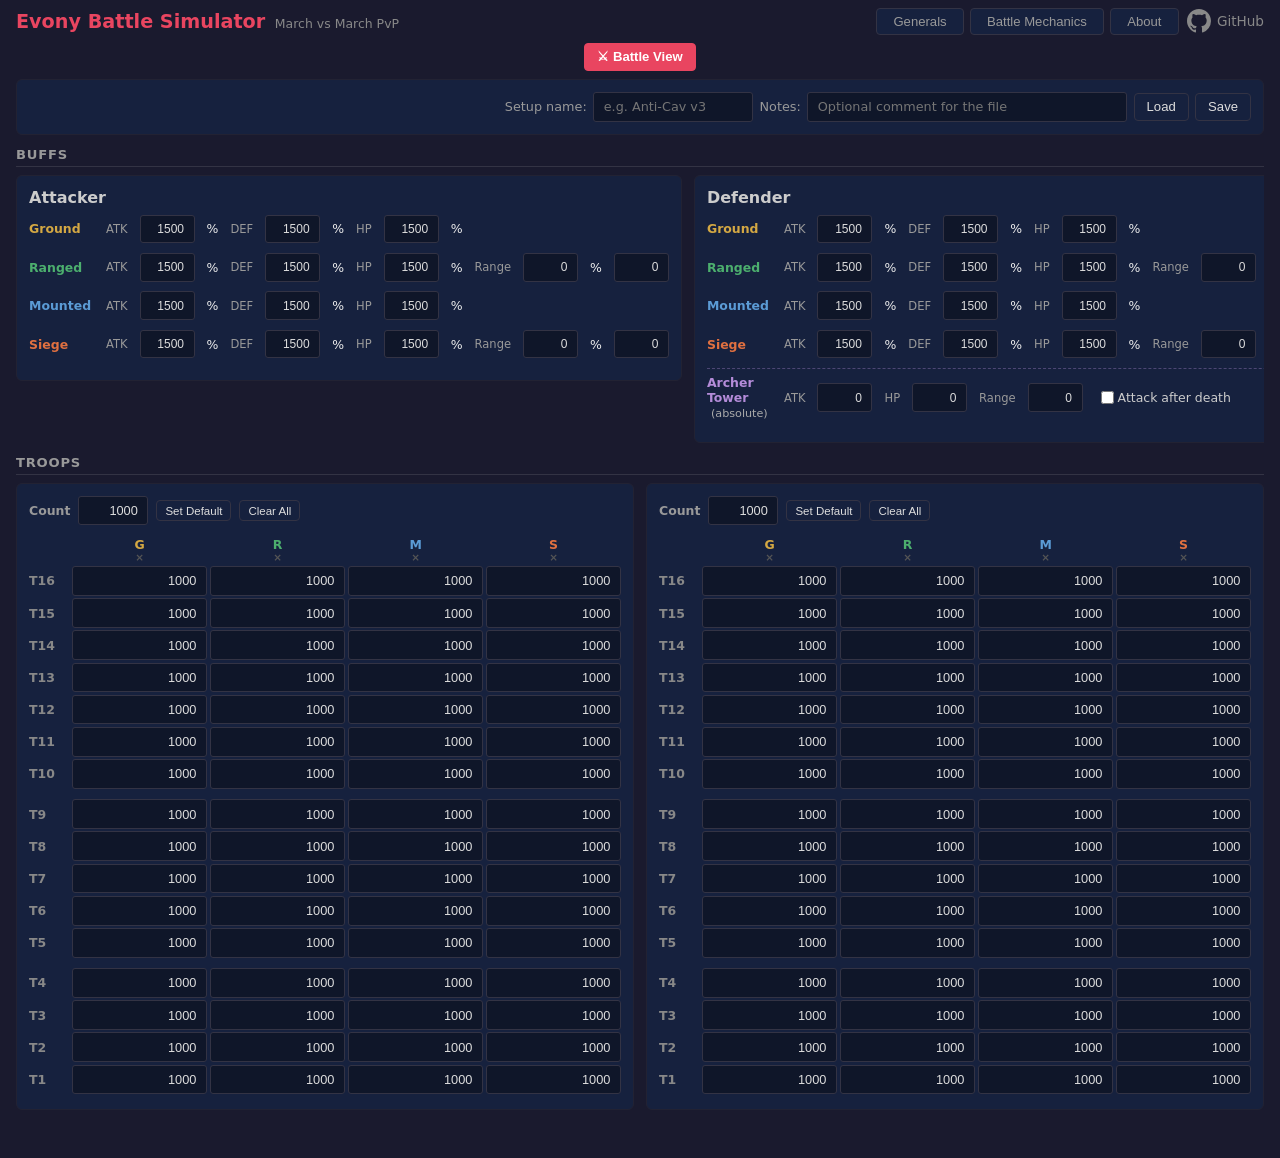
==== commit 67949ecd: "Add setup import/export with sparse JSON file format The simulator setup state previously lived only" ====
--- a/index.html
+++ b/index.html
@@ -36,7 +36,7 @@
       }
     }
     </script>
-    <link rel="stylesheet" href="css/style.css?v=25cbd3e">
+    <link rel="stylesheet" href="css/style.css?v=49ed5b0">
 </head>
 <body>
     <header>
@@ -69,18 +69,12 @@
                 Your browser does not support save-back; downloads land in your Downloads folder.
             </div>
             <div class="setup-row">
-                <label class="setup-field">
-                    <span class="setup-field-label">Setup name</span>
-                    <input type="text" id="setup-name" placeholder="e.g. Anti-Cav v3" />
-                </label>
-                <label class="setup-field setup-field-grow">
-                    <span class="setup-field-label">Notes</span>
-                    <input type="text" id="setup-notes" placeholder="Optional comment for the file" />
-                </label>
-                <div class="setup-buttons">
-                    <button type="button" id="setup-load" class="btn btn-sm">Load</button>
-                    <button type="button" id="setup-save" class="btn btn-sm">Save</button>
-                </div>
+                <label for="setup-name">Setup name:</label>
+                <input type="text" id="setup-name" placeholder="e.g. Anti-Cav v3" />
+                <label for="setup-notes">Notes:</label>
+                <input type="text" id="setup-notes" placeholder="Optional comment for the file" />
+                <button type="button" id="setup-load" class="btn">Load</button>
+                <button type="button" id="setup-save" class="btn">Save</button>
             </div>
             <input type="file" id="setup-file-fallback" accept=".json,application/json" style="display:none" />
         </section>
@@ -831,18 +825,18 @@
         <div id="view-generals" class="info-page" style="display:none"></div><!-- /view-generals -->
     </main>
 
-    <script src="js/generals-data.js?v=25cbd3e"></script>
-    <script src="js/covenants-data.js?v=25cbd3e"></script>
-    <script src="js/generals-page.js?v=25cbd3e"></script>
-    <script src="js/info-pages.js?v=25cbd3e"></script>
-    <script src="js/troop-data.js?v=25cbd3e"></script>
-    <script src="js/battle-engine.js?v=25cbd3e"></script>
-    <script src="js/army-config.js?v=25cbd3e"></script>
-    <script src="js/battlefield.js?v=25cbd3e"></script>
-    <script src="js/playback.js?v=25cbd3e"></script>
-    <script src="js/battle-log.js?v=25cbd3e"></script>
-    <script src="js/setup-persistence.js?v=25cbd3e"></script>
-    <script src="js/app.js?v=25cbd3e"></script>
+    <script src="js/generals-data.js?v=49ed5b0"></script>
+    <script src="js/covenants-data.js?v=49ed5b0"></script>
+    <script src="js/generals-page.js?v=49ed5b0"></script>
+    <script src="js/info-pages.js?v=49ed5b0"></script>
+    <script src="js/troop-data.js?v=49ed5b0"></script>
+    <script src="js/battle-engine.js?v=49ed5b0"></script>
+    <script src="js/army-config.js?v=49ed5b0"></script>
+    <script src="js/battlefield.js?v=49ed5b0"></script>
+    <script src="js/playback.js?v=49ed5b0"></script>
+    <script src="js/battle-log.js?v=49ed5b0"></script>
+    <script src="js/setup-persistence.js?v=49ed5b0"></script>
+    <script src="js/app.js?v=49ed5b0"></script>
     <script data-goatcounter="https://slowmock.goatcounter.com/count" async src="//gc.zgo.at/count.js"></script>
 </body>
 </html>
--- a/css/style.css
+++ b/css/style.css
@@ -127,23 +127,20 @@
 /* === Setup Controls (load / save / name / notes) === */
 .setup-controls { margin-bottom: 0.75rem; }
 .setup-row {
-    display: flex; align-items: center; gap: 0.75rem;
-    justify-content: flex-end; flex-wrap: wrap;
-    background: #16213e; border: 1px solid #223; border-radius: 6px;
-    padding: 0.5rem 0.75rem;
-}
-.setup-field {
-    display: flex; flex-direction: column; gap: 0.15rem;
-    font-size: 0.78rem;
-}
-.setup-field-grow { flex: 1; min-width: 160px; }
-.setup-field-label {
-    font-size: 0.68rem; color: #888;
-    text-transform: uppercase; letter-spacing: 0.06em;
-}
-#setup-name { width: 180px; }
-#setup-notes { width: 100%; }
-.setup-buttons { display: flex; gap: 0.4rem; align-self: flex-end; }
+    display: flex; align-items: center; justify-content: flex-end;
+    gap: 0.4rem; padding: 0.75rem; background: #16213e;
+    border-radius: 6px; border: 1px solid #223;
+    font-size: 0.8rem; color: #999;
+    flex-wrap: wrap;
+}
+.setup-row input[type="text"] {
+    background: #0f1629; border: 1px solid #334; color: #ddd;
+    padding: 0.4rem 0.6rem; border-radius: 3px; font-size: 0.8rem;
+    font-family: inherit;
+}
+.setup-row input[type="text"]:focus { border-color: #e94560; outline: none; }
+#setup-name { width: 160px; }
+#setup-notes { flex: 1; min-width: 160px; max-width: 320px; }
 .setup-warning {
     background: #3a2a10; border: 1px solid #8B6914; border-radius: 6px;
     padding: 0.6rem 2rem 0.6rem 0.75rem;
@@ -166,9 +163,8 @@
 }
 .battle-view-active .setup-controls { display: none; }
 @media (max-width: 600px) {
-    .setup-row { flex-direction: column; align-items: stretch; }
-    .setup-buttons { justify-content: flex-end; }
-    #setup-name { width: 100%; }
+    .setup-row { justify-content: center; }
+    #setup-name, #setup-notes { width: 100%; max-width: none; }
 }
 
 .army-row {
